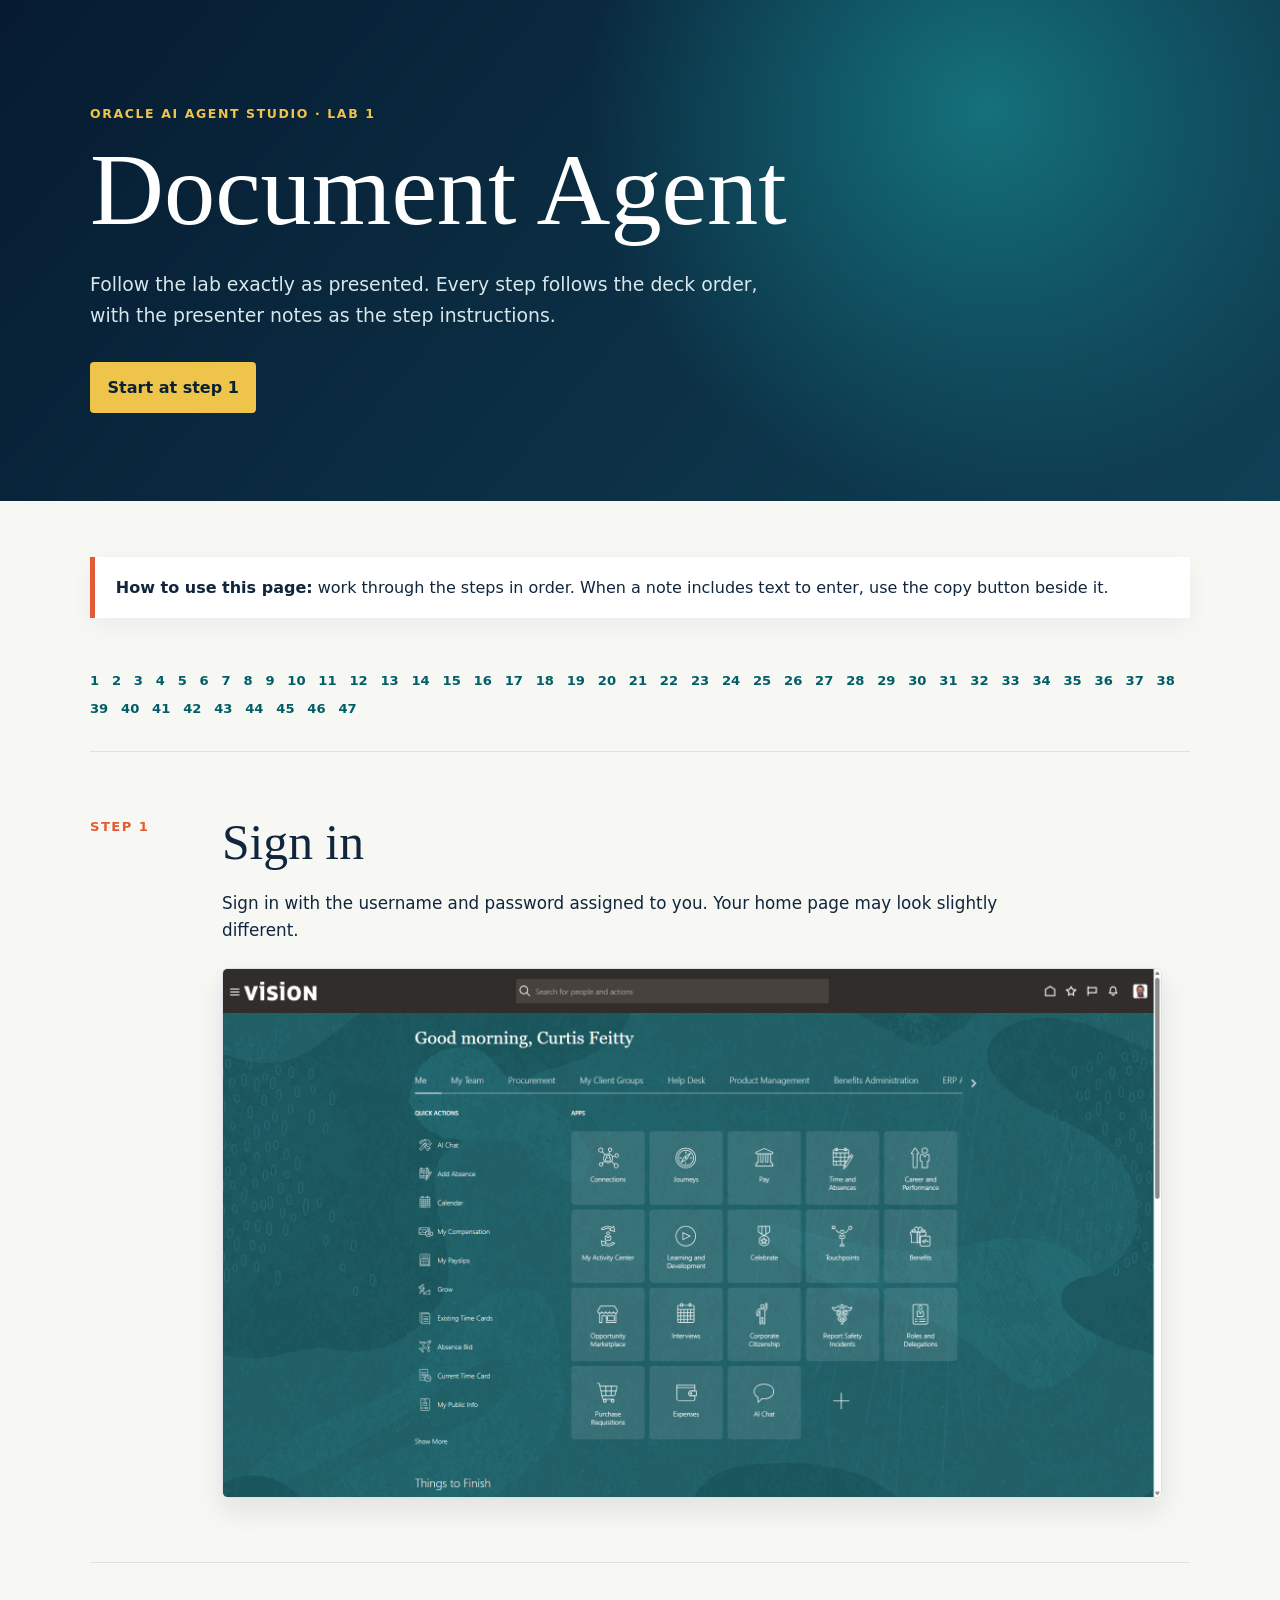
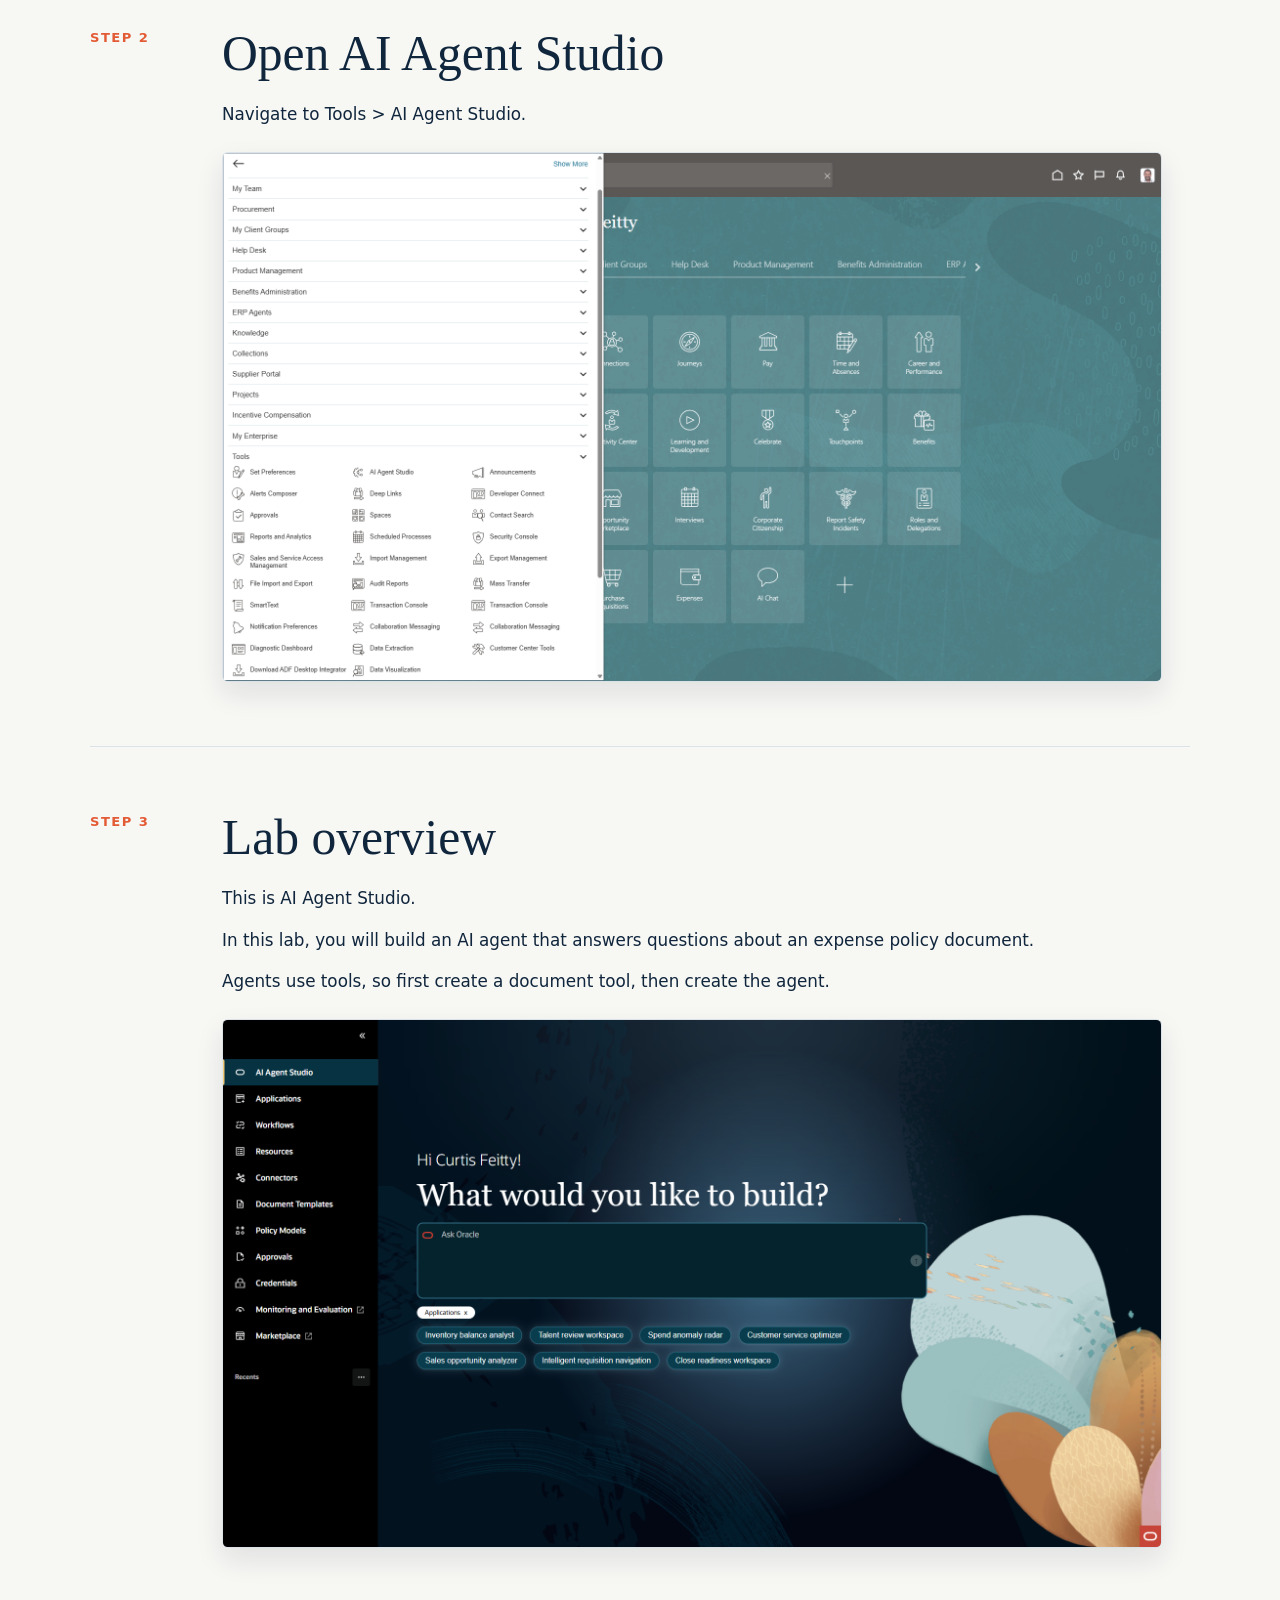
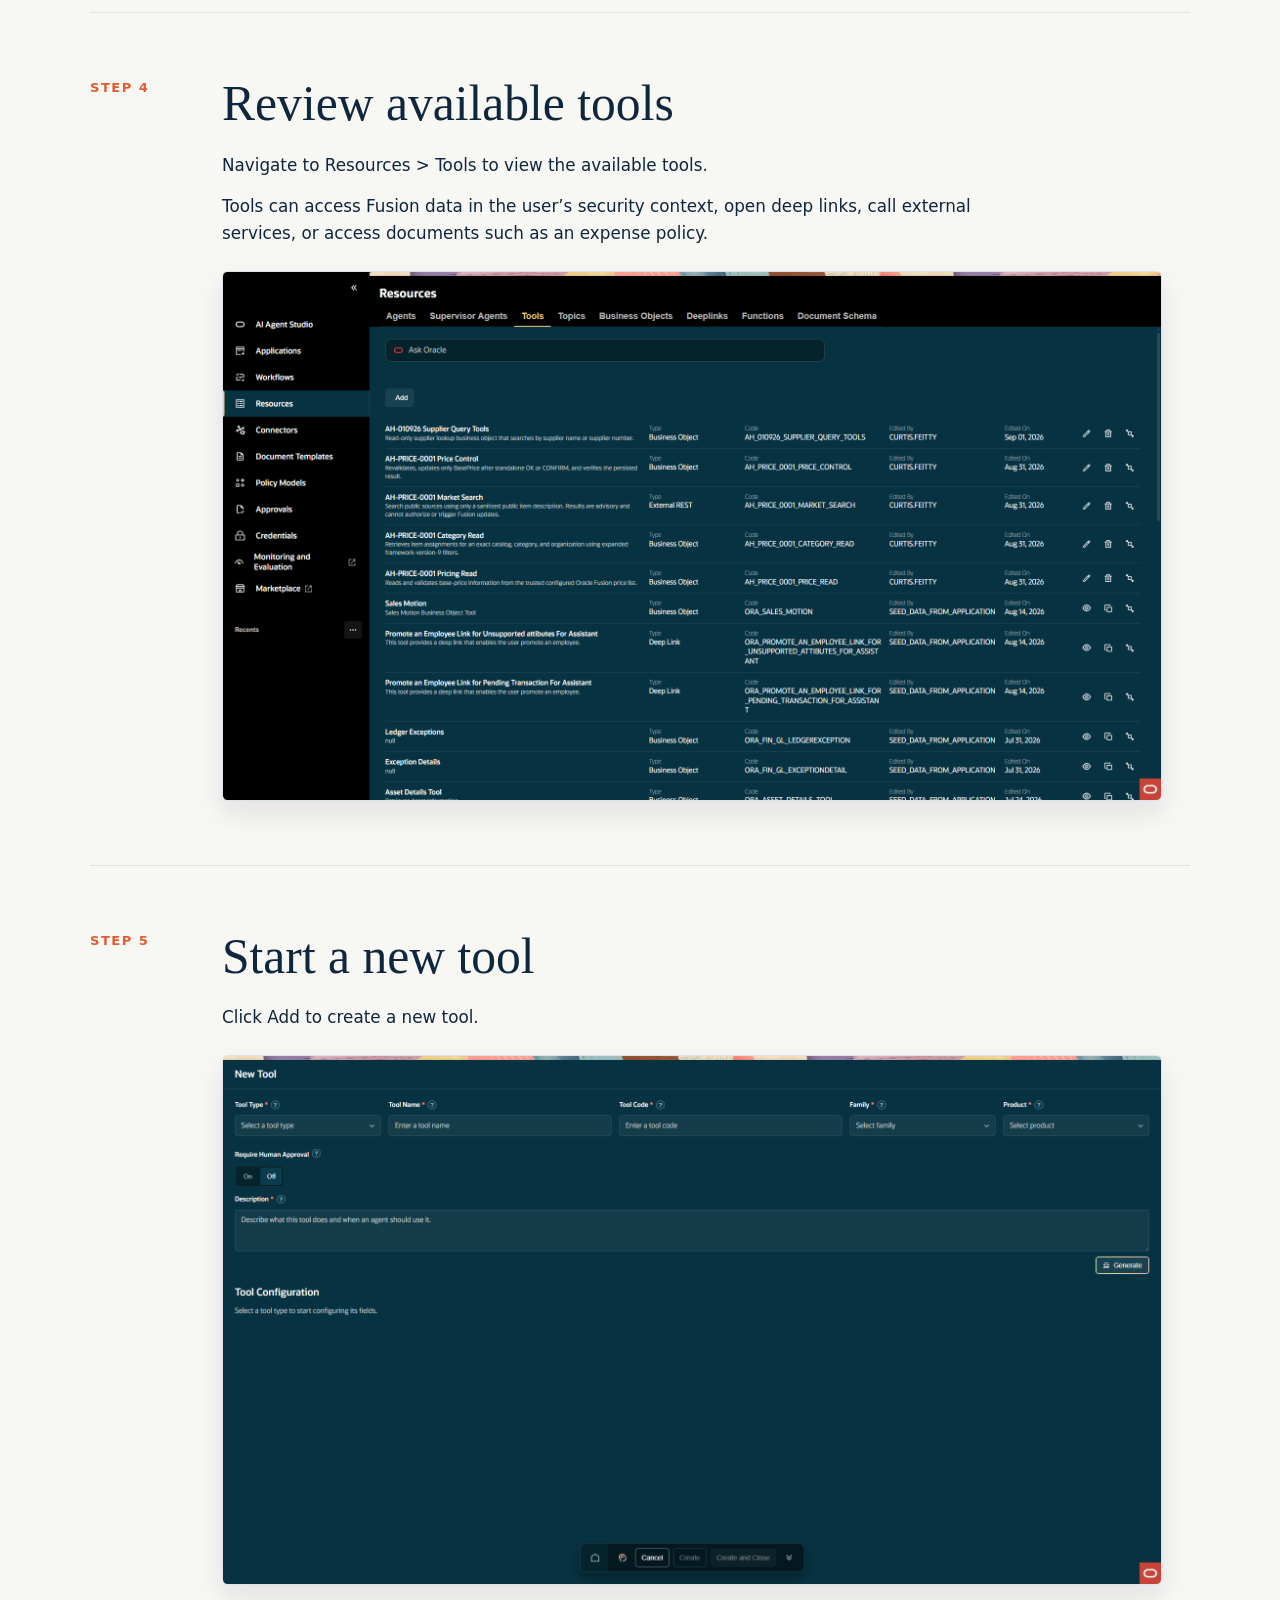
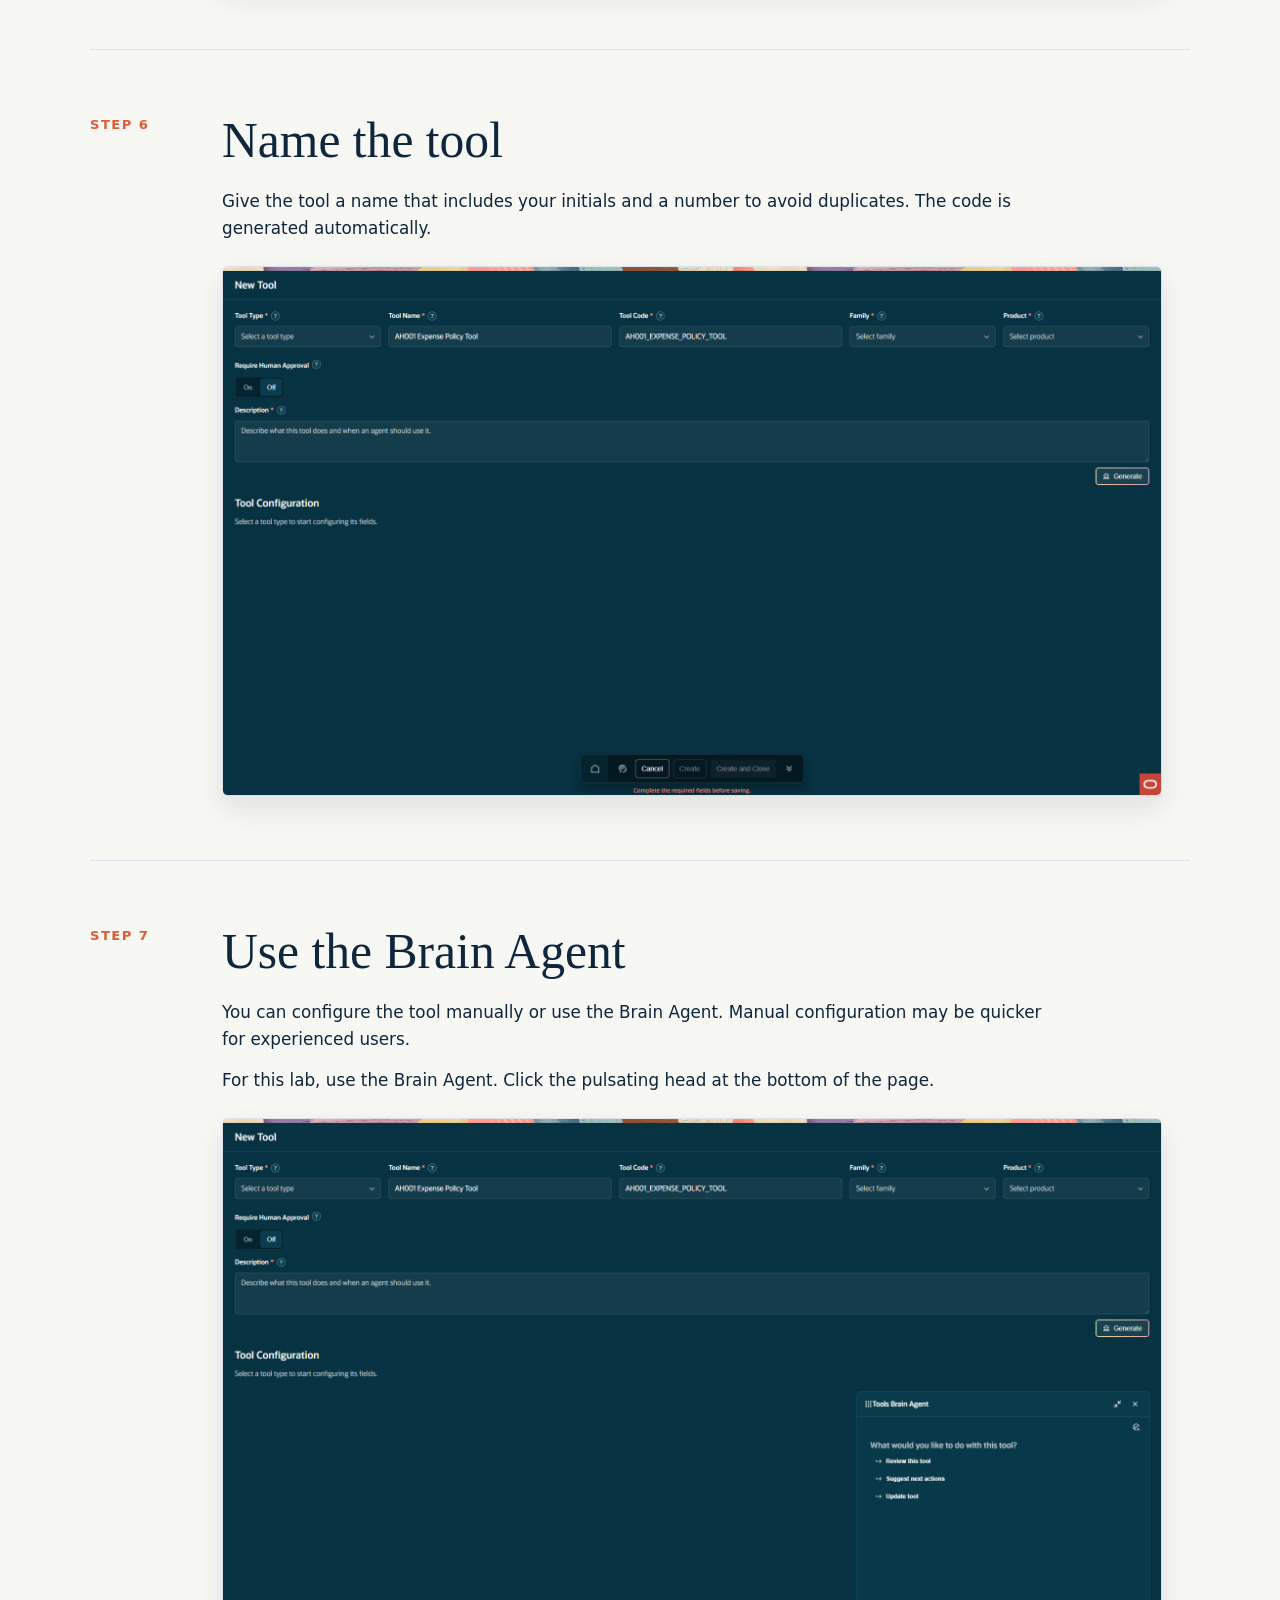
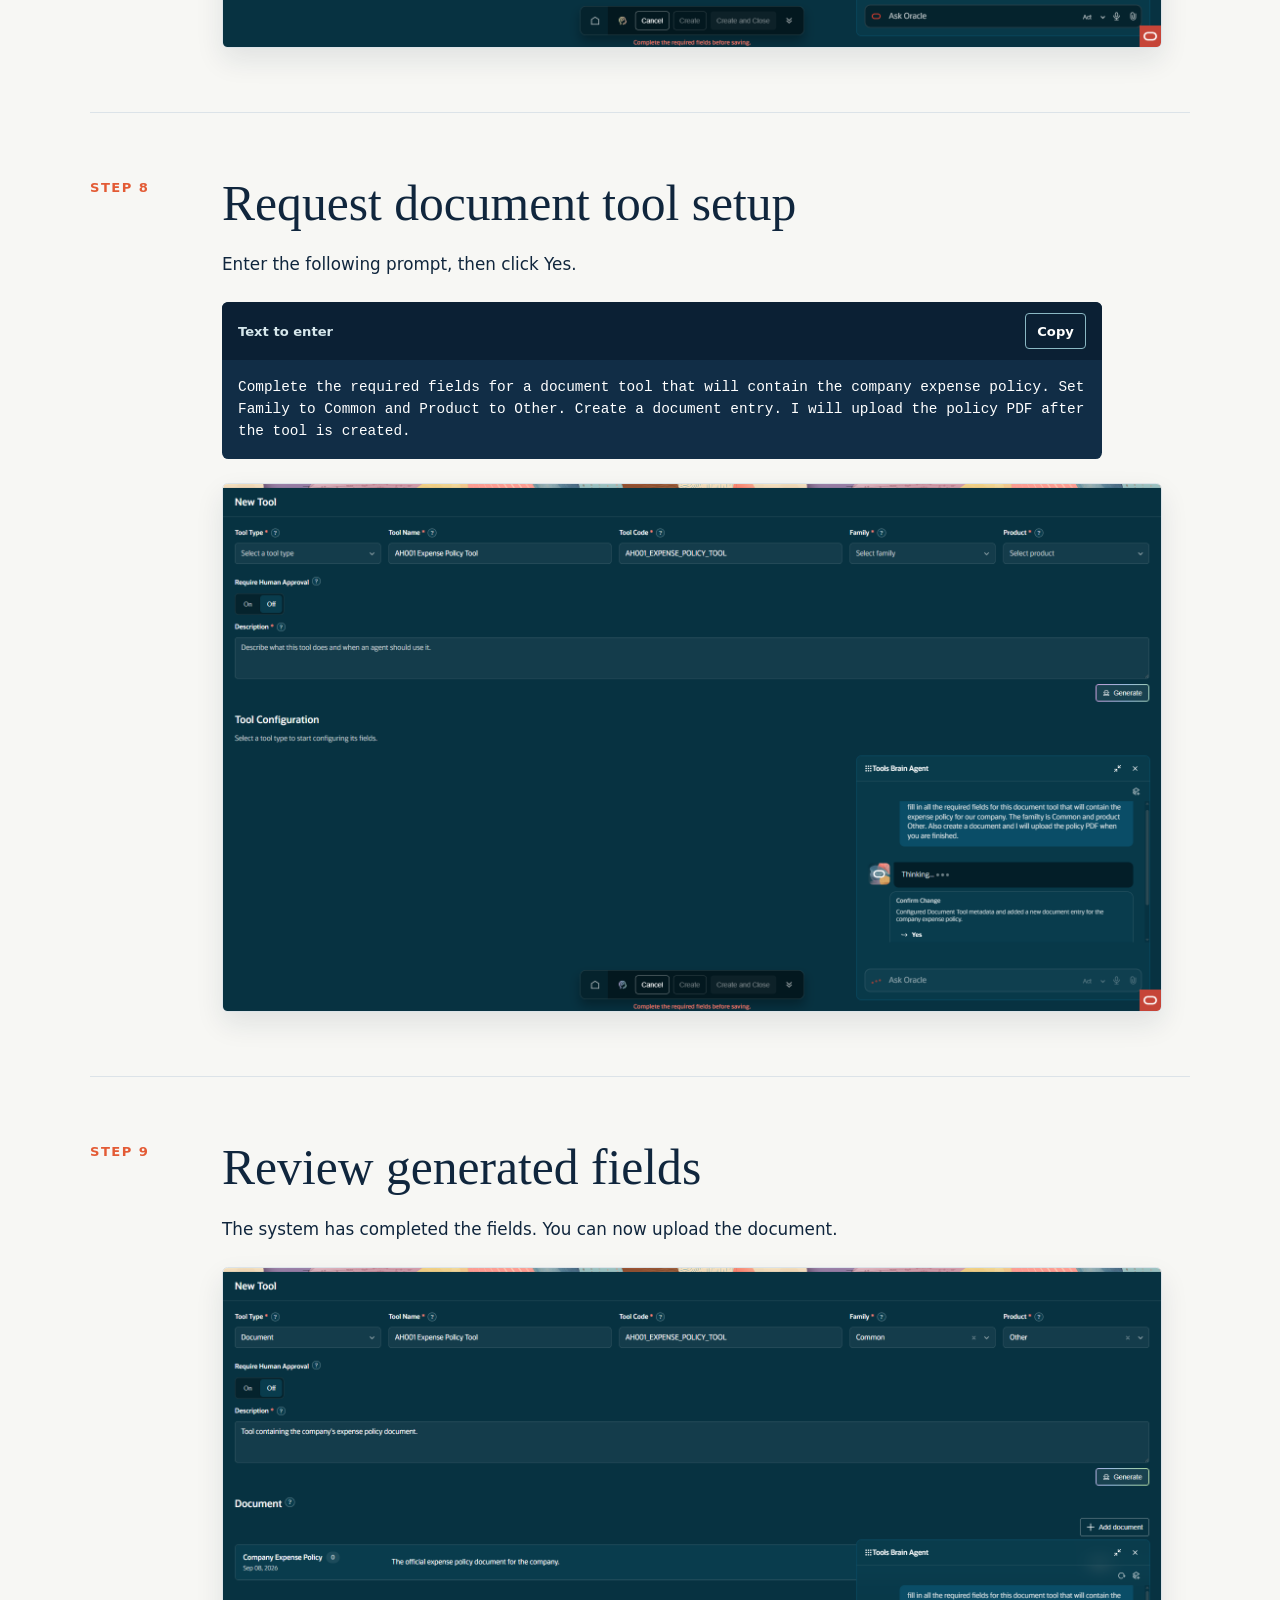
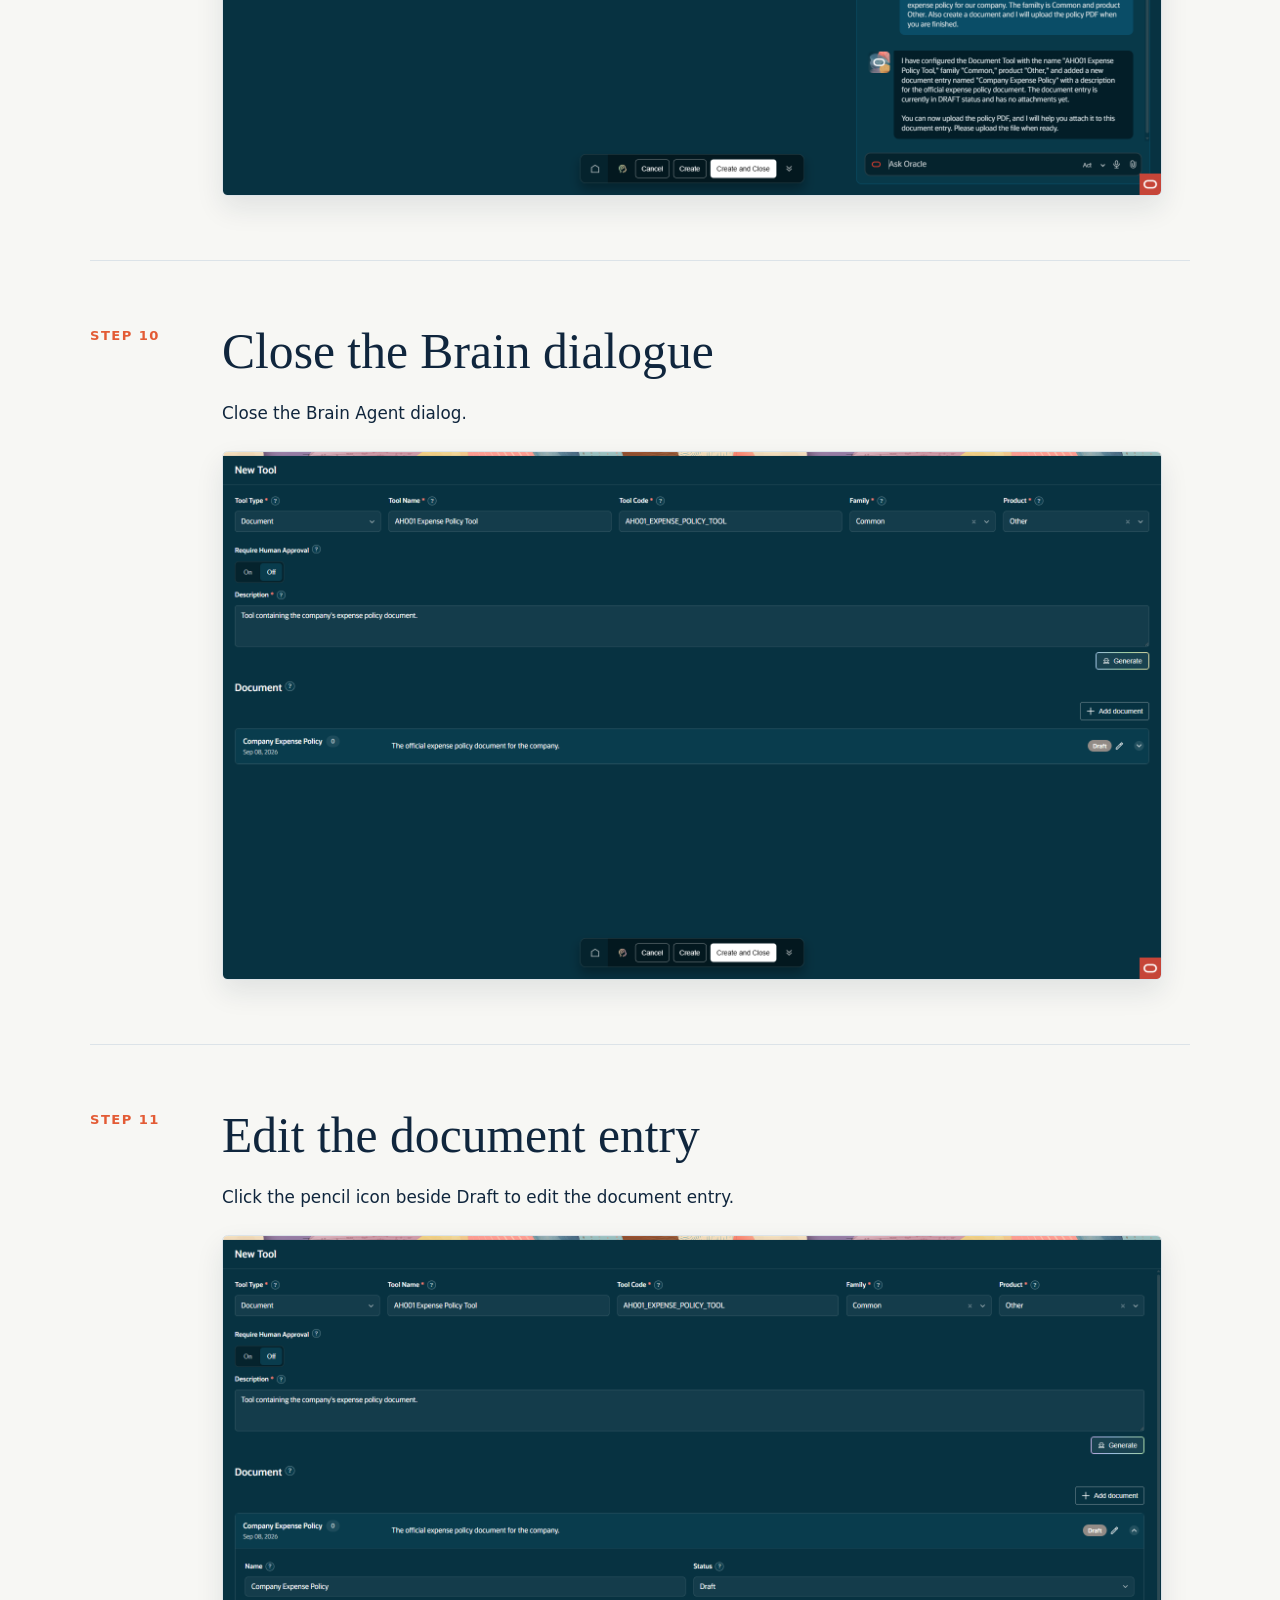
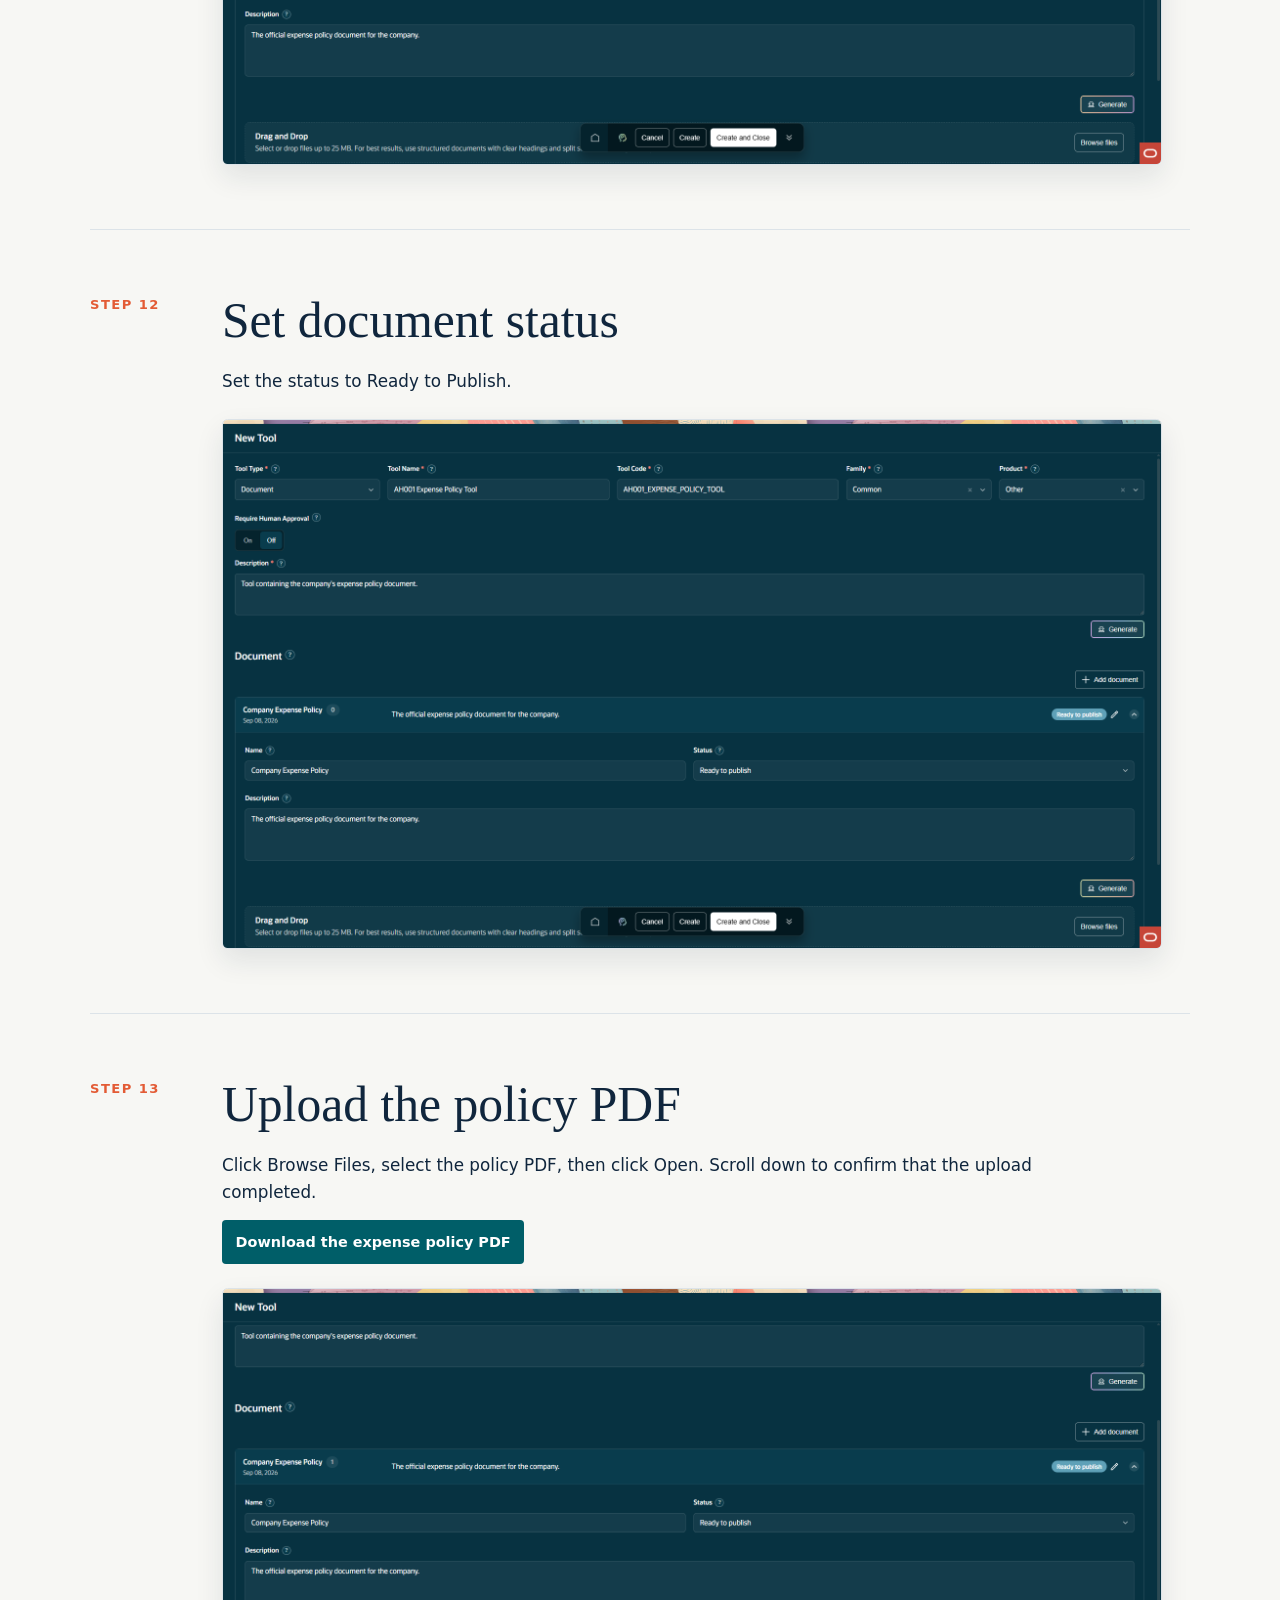
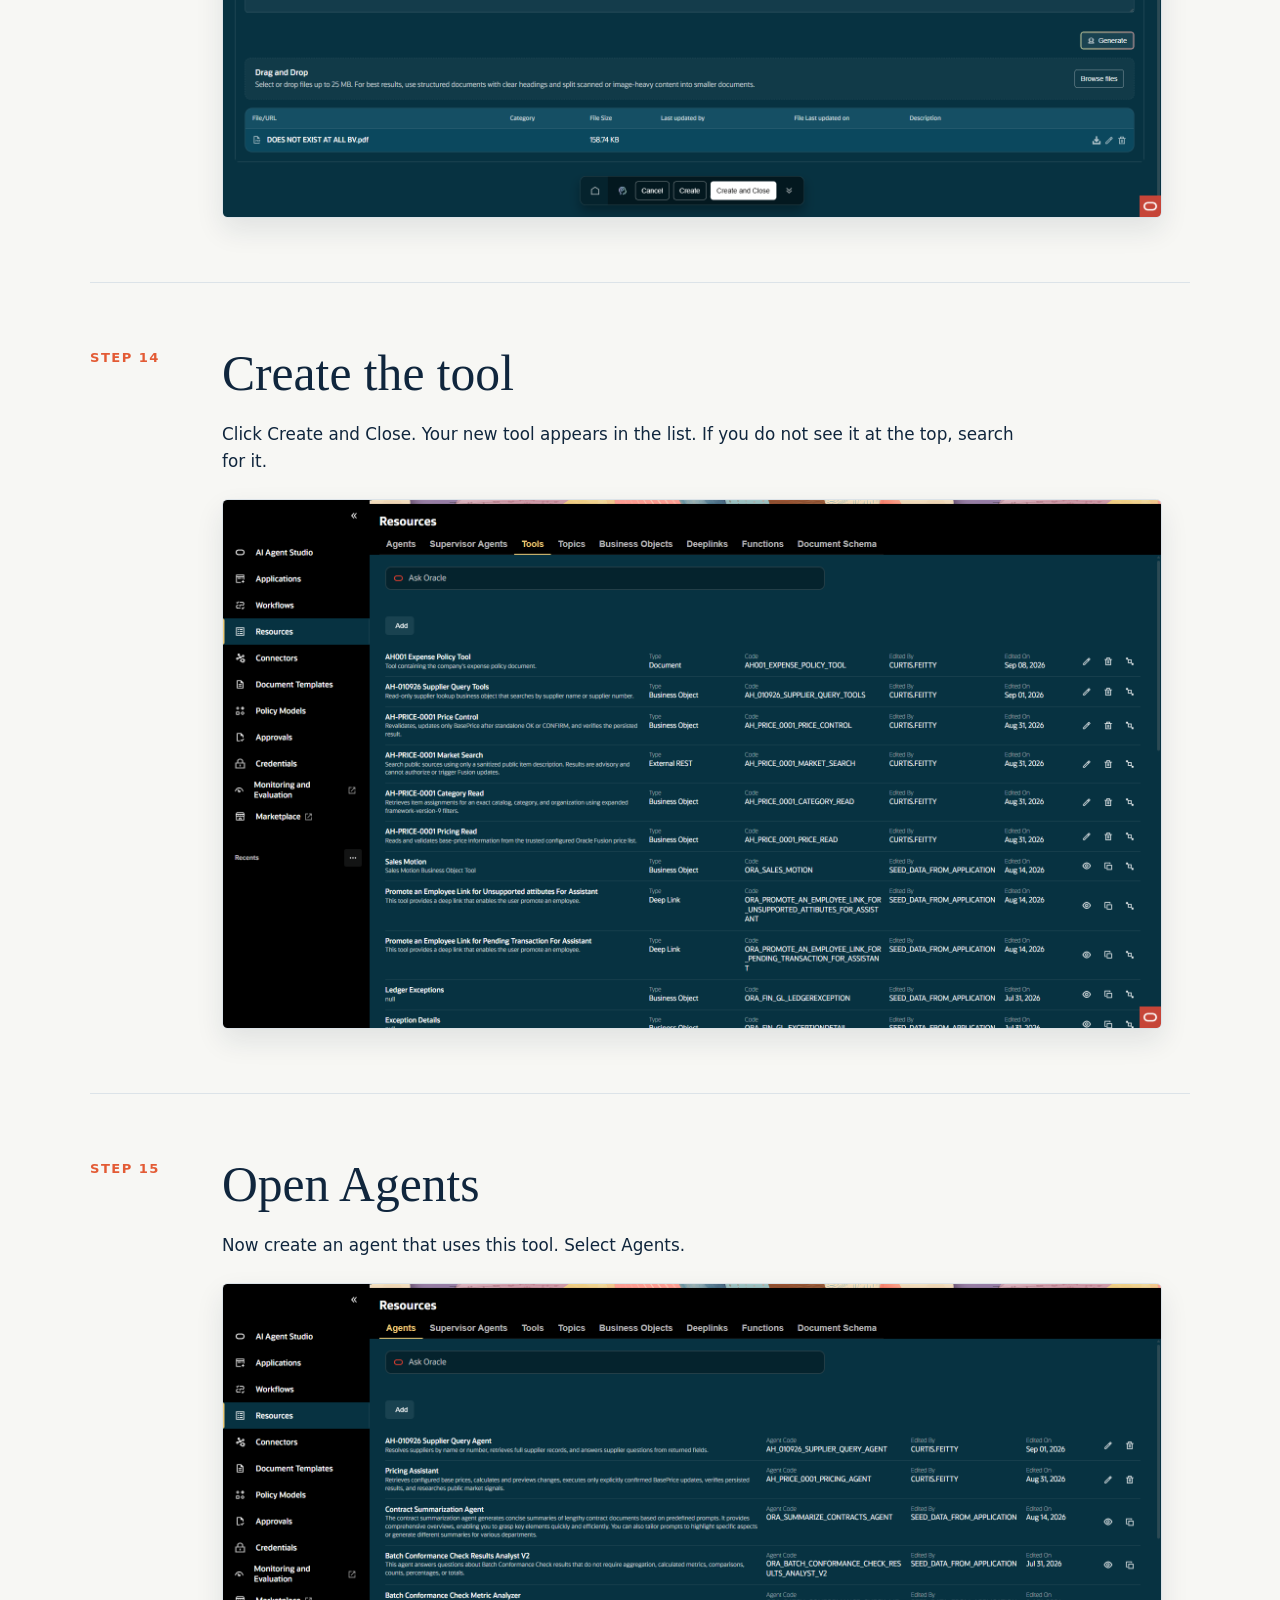
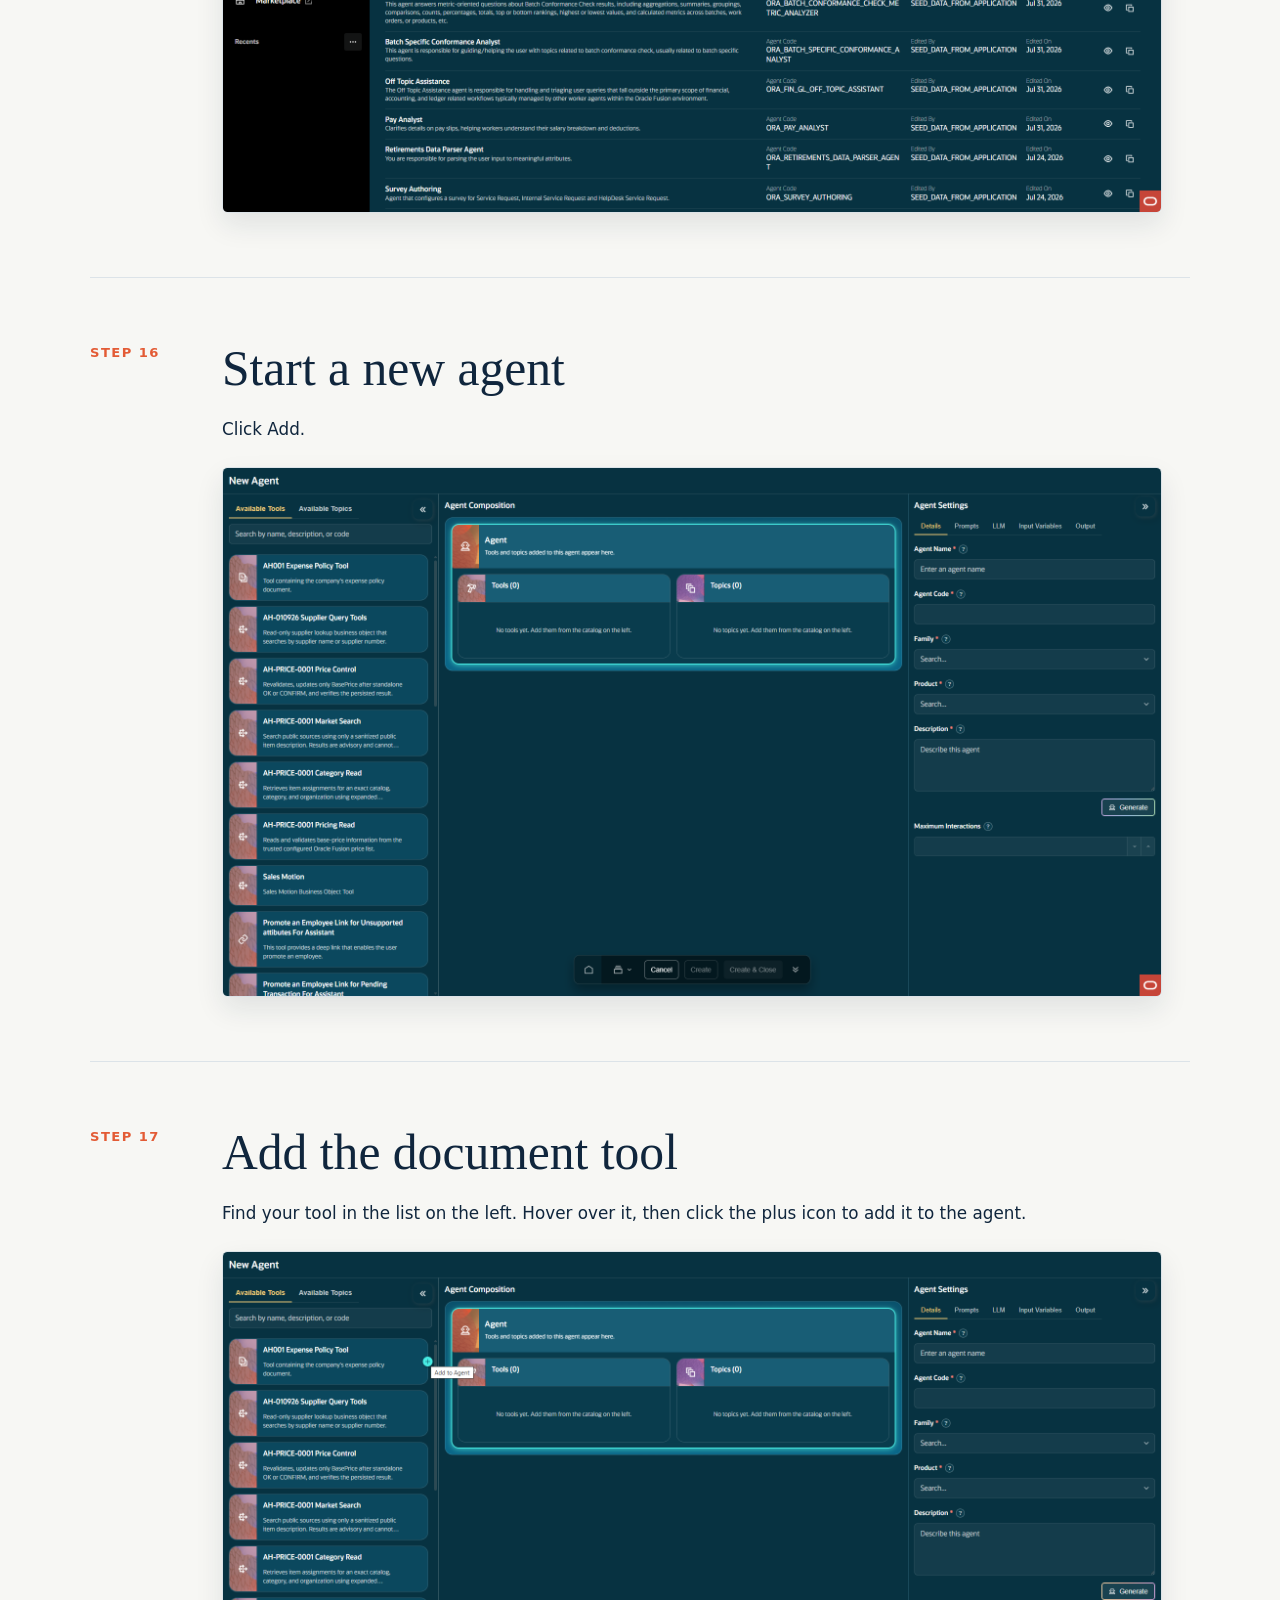
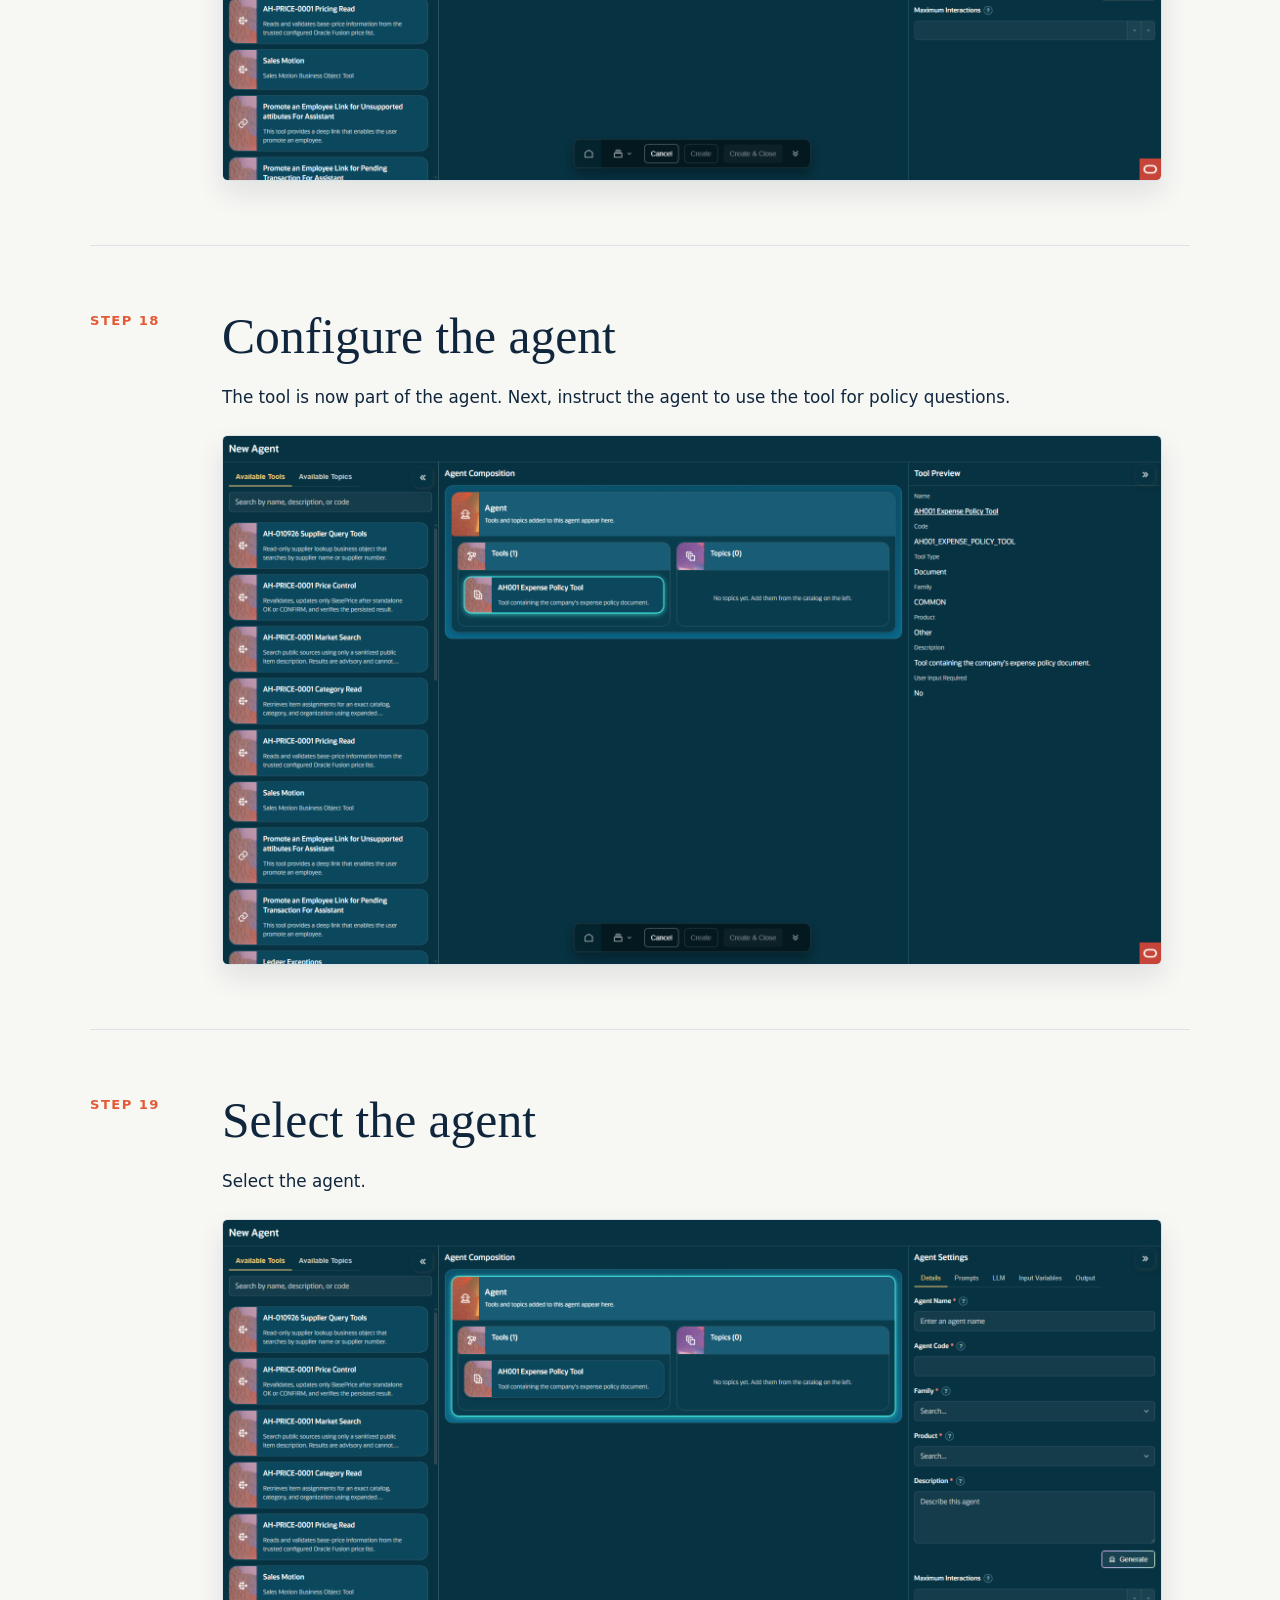
==== index.html @ ec0cfe5a "Update lab instructions and PDF Update lab instructions and PDF" ====
<!doctype html>
<html lang="en">
<head>
  <meta charset="utf-8">
  <meta name="viewport" content="width=device-width, initial-scale=1">
  <meta name="description" content="Lab 1: Document Agent. A step-by-step Oracle AI Agent Studio walkthrough.">
  <title>Lab 1 | Document Agent</title>
  <link rel="stylesheet" href="styles.css">
</head>
<body>
  <header class="hero">
    <div class="wrap">
      <p class="eyebrow">Oracle AI Agent Studio · Lab 1</p>
      <h1>Document Agent</h1>
      <p>Follow the lab exactly as presented. Every step follows the deck order, with the presenter notes as the step instructions.</p>
      <a class="start" href="#slide-1">Start at step 1</a>
    </div>
  </header>
  <main class="wrap">
    <section class="orientation" aria-label="How to use this lab">
      <p><strong>How to use this page:</strong> work through the steps in order. When a note includes text to enter, use the copy button beside it.</p>
    </section>
    <nav class="contents" aria-label="Step navigation" id="contents"></nav>
    <section id="steps" aria-label="Lab steps"></section>
  </main>
  <footer class="wrap">Lab 1 · Document Agent</footer>
  <script src="script.js"></script>
</body>
</html>
---- styles.css ----
:root { --ink: #10263d; --muted: #516475; --line: #dce3e8; --paper: #f7f7f4; --teal: #005e68; --orange: #e35b35; --gold: #efc44a; }
* { box-sizing: border-box; }
html { scroll-behavior: smooth; }
body { margin: 0; color: var(--ink); background: var(--paper); font-family: Inter, ui-sans-serif, system-ui, -apple-system, BlinkMacSystemFont, "Segoe UI", sans-serif; line-height: 1.6; }
.wrap { width: min(1100px, calc(100% - 2.5rem)); margin: 0 auto; }
.hero { padding: 6.5rem 0 5.5rem; color: #fff; background: radial-gradient(circle at 77% 22%, #14717b 0, transparent 25rem), linear-gradient(130deg, #061b31, #104055); }
.eyebrow { margin: 0 0 .65rem; color: var(--gold); font-size: .78rem; font-weight: 800; letter-spacing: .13em; text-transform: uppercase; }
h1, h2 { font-family: Georgia, "Times New Roman", serif; font-weight: 500; line-height: 1.1; }
h1 { max-width: 760px; margin: 0; font-size: clamp(3.25rem, 8vw, 6.5rem); }
.hero p:not(.eyebrow) { max-width: 680px; margin: 1.4rem 0 2rem; color: #d7e7eb; font-size: 1.18rem; }
.start { display: inline-block; padding: .8rem 1.1rem; color: #082136; background: var(--gold); border-radius: .25rem; font-weight: 800; text-decoration: none; }
.orientation { margin: 3.5rem 0 2rem; padding: 1.1rem 1.3rem; background: #fff; border-left: 5px solid var(--orange); box-shadow: 0 7px 24px #10263d0d; }
.orientation p { margin: 0; }
.contents { display: flex; flex-wrap: wrap; gap: .45rem .8rem; padding: 1.25rem 0 2rem; border-bottom: 1px solid var(--line); }
.contents a { color: var(--teal); font-size: .82rem; font-weight: 750; text-decoration: none; }
.lab-step { display: grid; grid-template-columns: 100px minmax(0, 1fr); gap: 2rem; padding: 4rem 0; border-bottom: 1px solid var(--line); scroll-margin-top: 1rem; }
.number { color: var(--orange); font-size: .82rem; font-weight: 850; letter-spacing: .11em; text-transform: uppercase; }
.step-content h2 { margin: 0 0 1.25rem; font-size: clamp(2rem, 4vw, 3.1rem); }
.notes { max-width: 820px; margin: 0 0 1.5rem; font-size: 1.05rem; }
.notes p { margin: 0 0 .9rem; }
.document-link a { display: inline-block; padding: .65rem .85rem; color: #fff; background: var(--teal); border-radius: .25rem; font-size: .9rem; font-weight: 750; text-decoration: none; }
.document-link a:hover, .document-link a:focus { background: #004d55; }
.slide-shot { display: block; width: 100%; max-width: 940px; border: 1px solid var(--line); border-radius: .35rem; box-shadow: 0 12px 28px #10263d19; }
.empty-slide { display: grid; place-items: center; min-height: 240px; max-width: 940px; padding: 2rem; color: var(--muted); background: #fff; border: 1px dashed #b7c3cd; border-radius: .35rem; text-align: center; }
.composite { position: relative; width: 100%; max-width: 940px; overflow: hidden; aspect-ratio: 16 / 9; border: 1px solid var(--line); border-radius: .35rem; box-shadow: 0 12px 28px #10263d19; }
.composite > img:first-child { width: 100%; height: 100%; object-fit: cover; }
.composite .overlay { position: absolute; left: 2.2%; top: 35.8%; width: 34.7%; height: 33.6%; object-fit: contain; }
.copy-block { max-width: 880px; margin: 1.2rem 0 1.5rem; overflow: hidden; background: #112d46; border-radius: .4rem; }
.copy-head { display: flex; justify-content: space-between; align-items: center; gap: 1rem; padding: .7rem 1rem; color: #d6e7ec; background: #0b2034; font-size: .82rem; font-weight: 750; }
pre { margin: 0; padding: 1rem; overflow-x: auto; white-space: pre-wrap; color: #fff; font: .9rem/1.55 ui-monospace, SFMono-Regular, Consolas, monospace; }
button { padding: .38rem .7rem; color: #fff; background: transparent; border: 1px solid #8ab8c4; border-radius: .25rem; cursor: pointer; font: inherit; }
button:hover, button:focus { background: #1b5362; }
footer { padding: 2rem 0 3rem; color: var(--muted); font-size: .85rem; }
@media (max-width: 680px) { .hero { padding: 5rem 0 4rem; } .lab-step { grid-template-columns: 1fr; gap: .75rem; padding: 3rem 0; } }
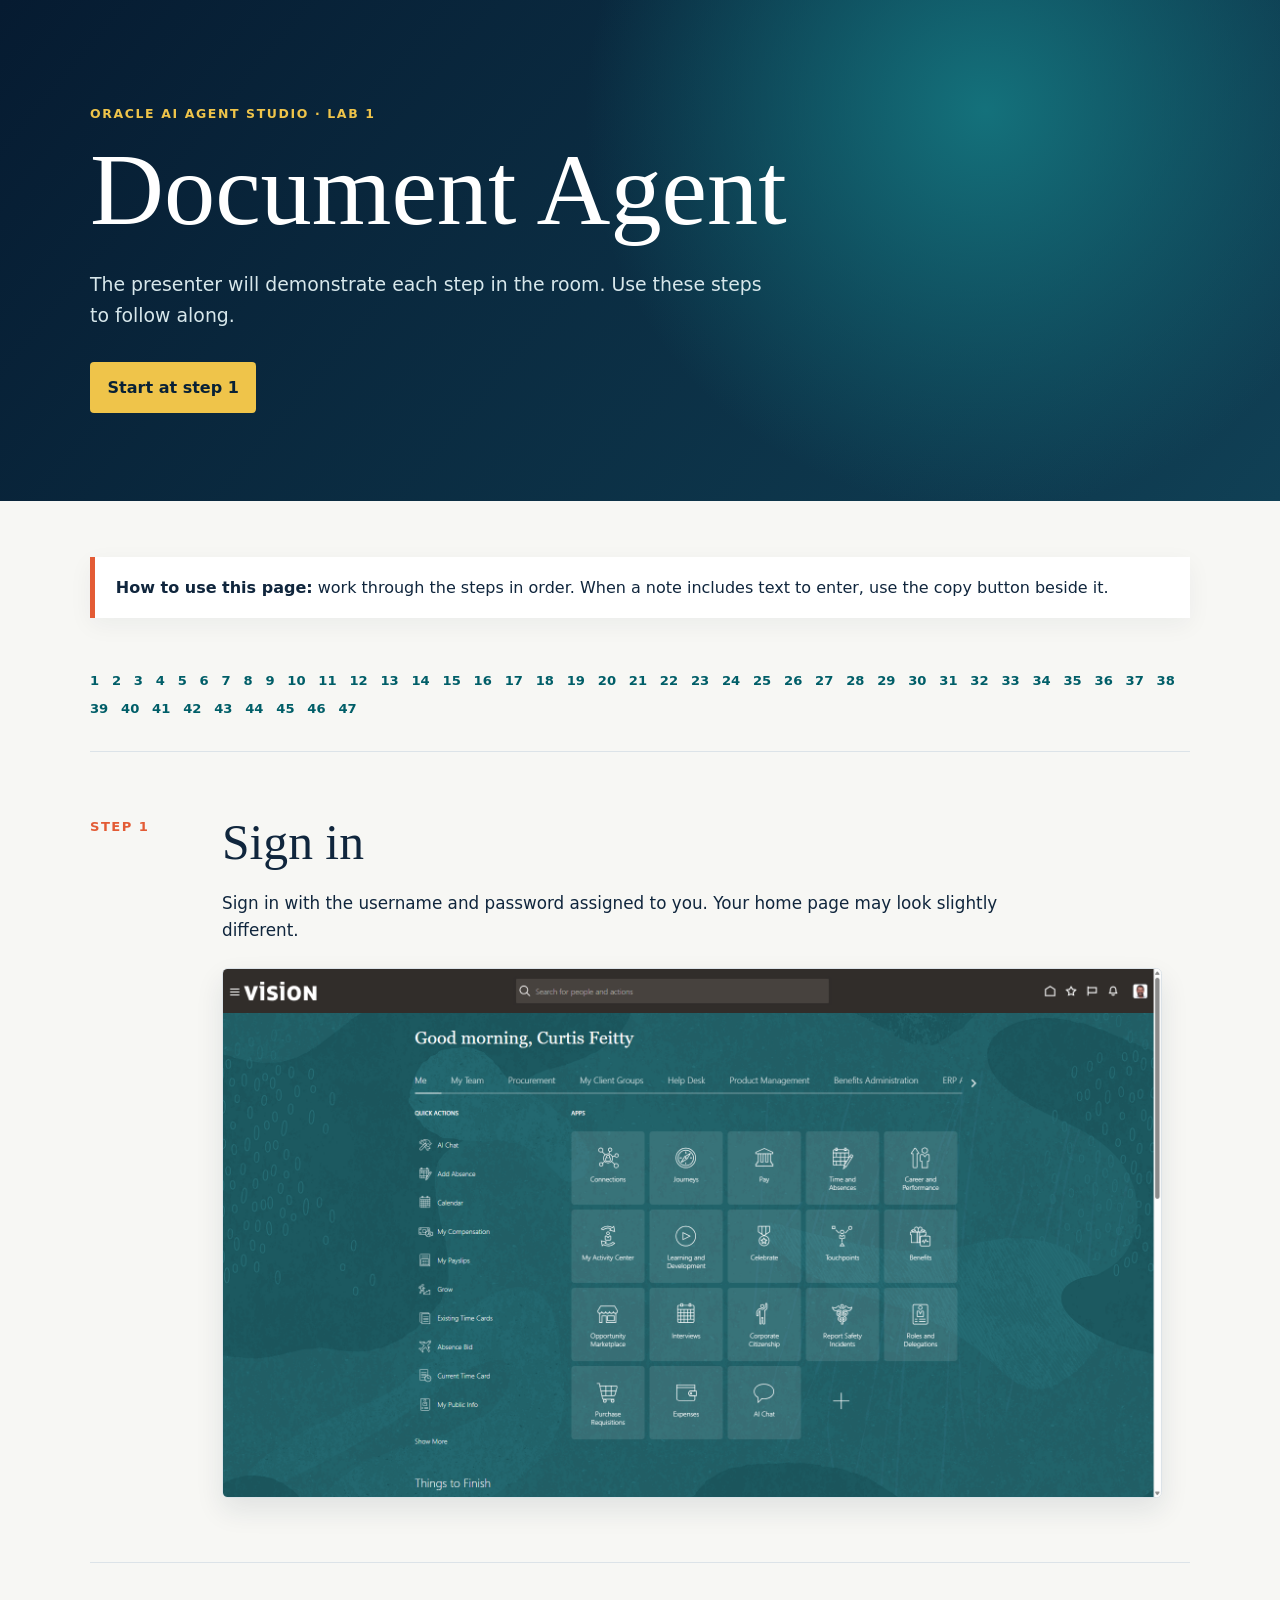
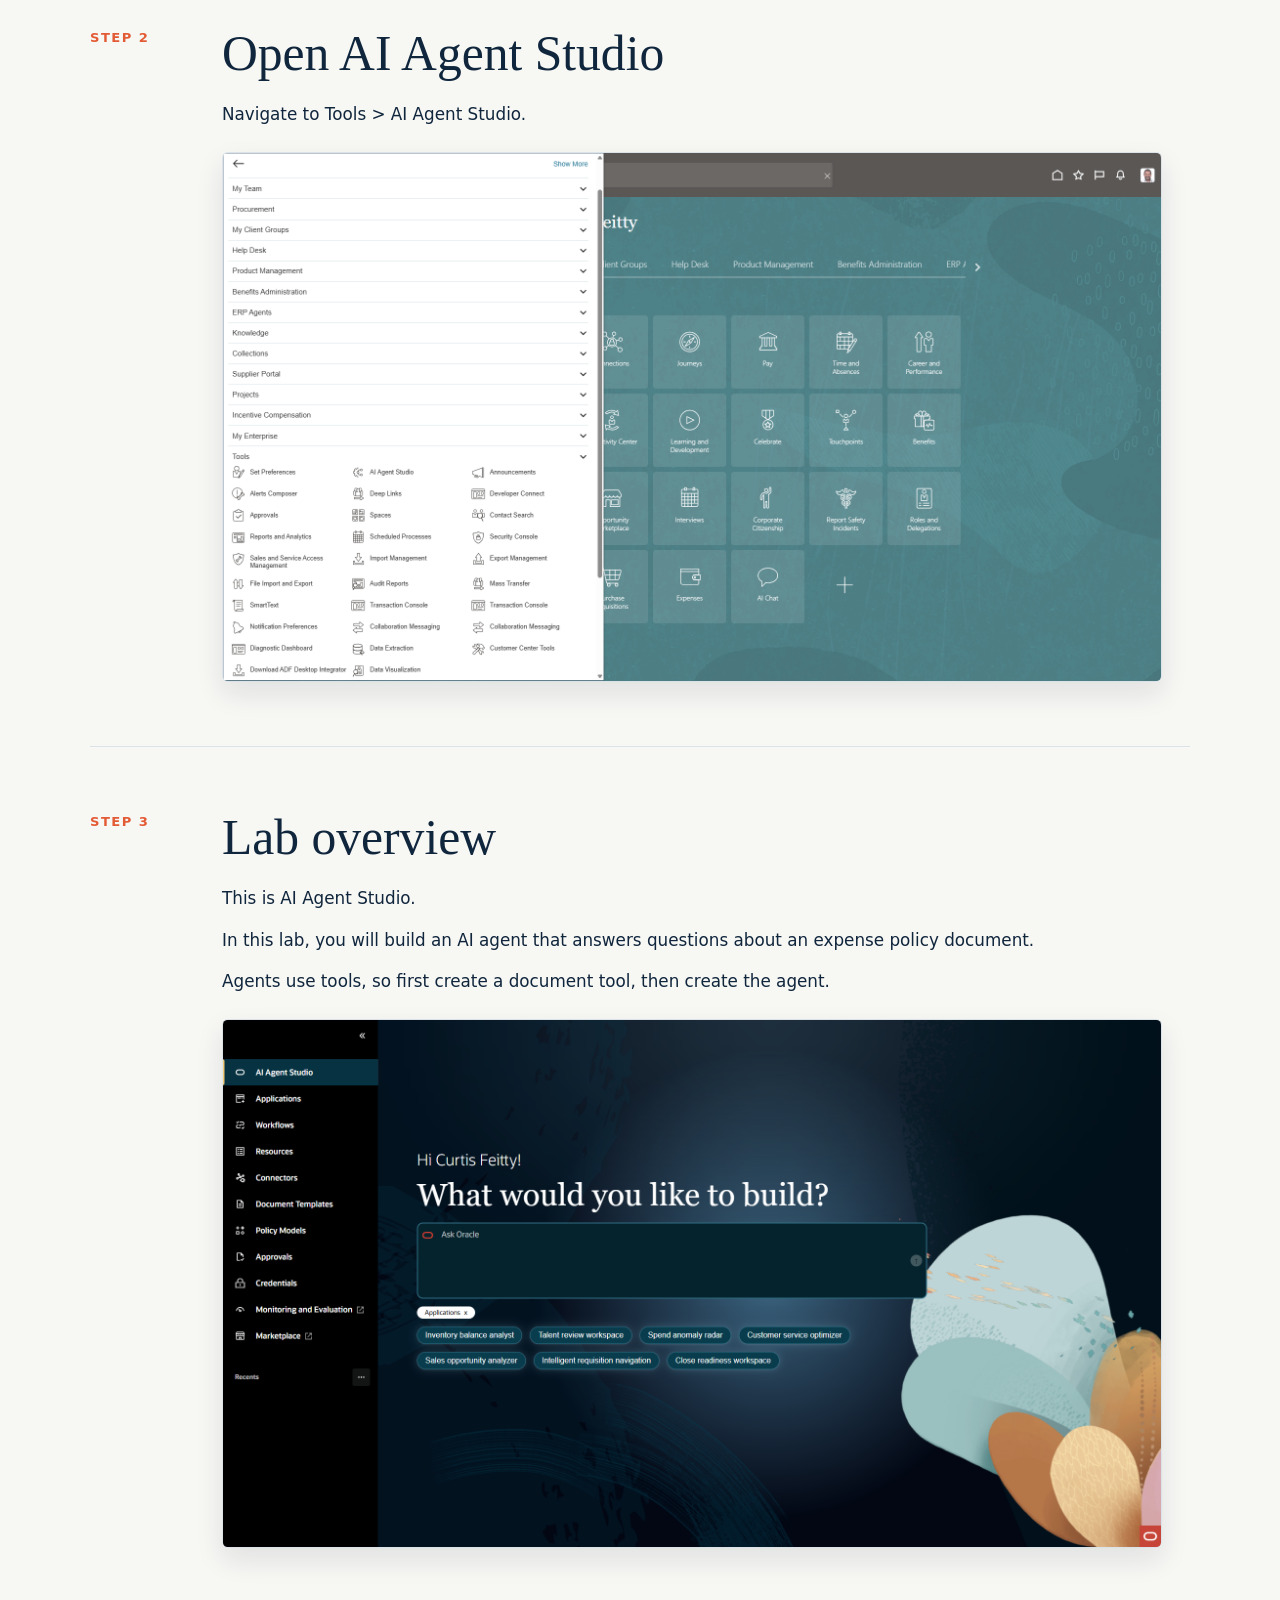
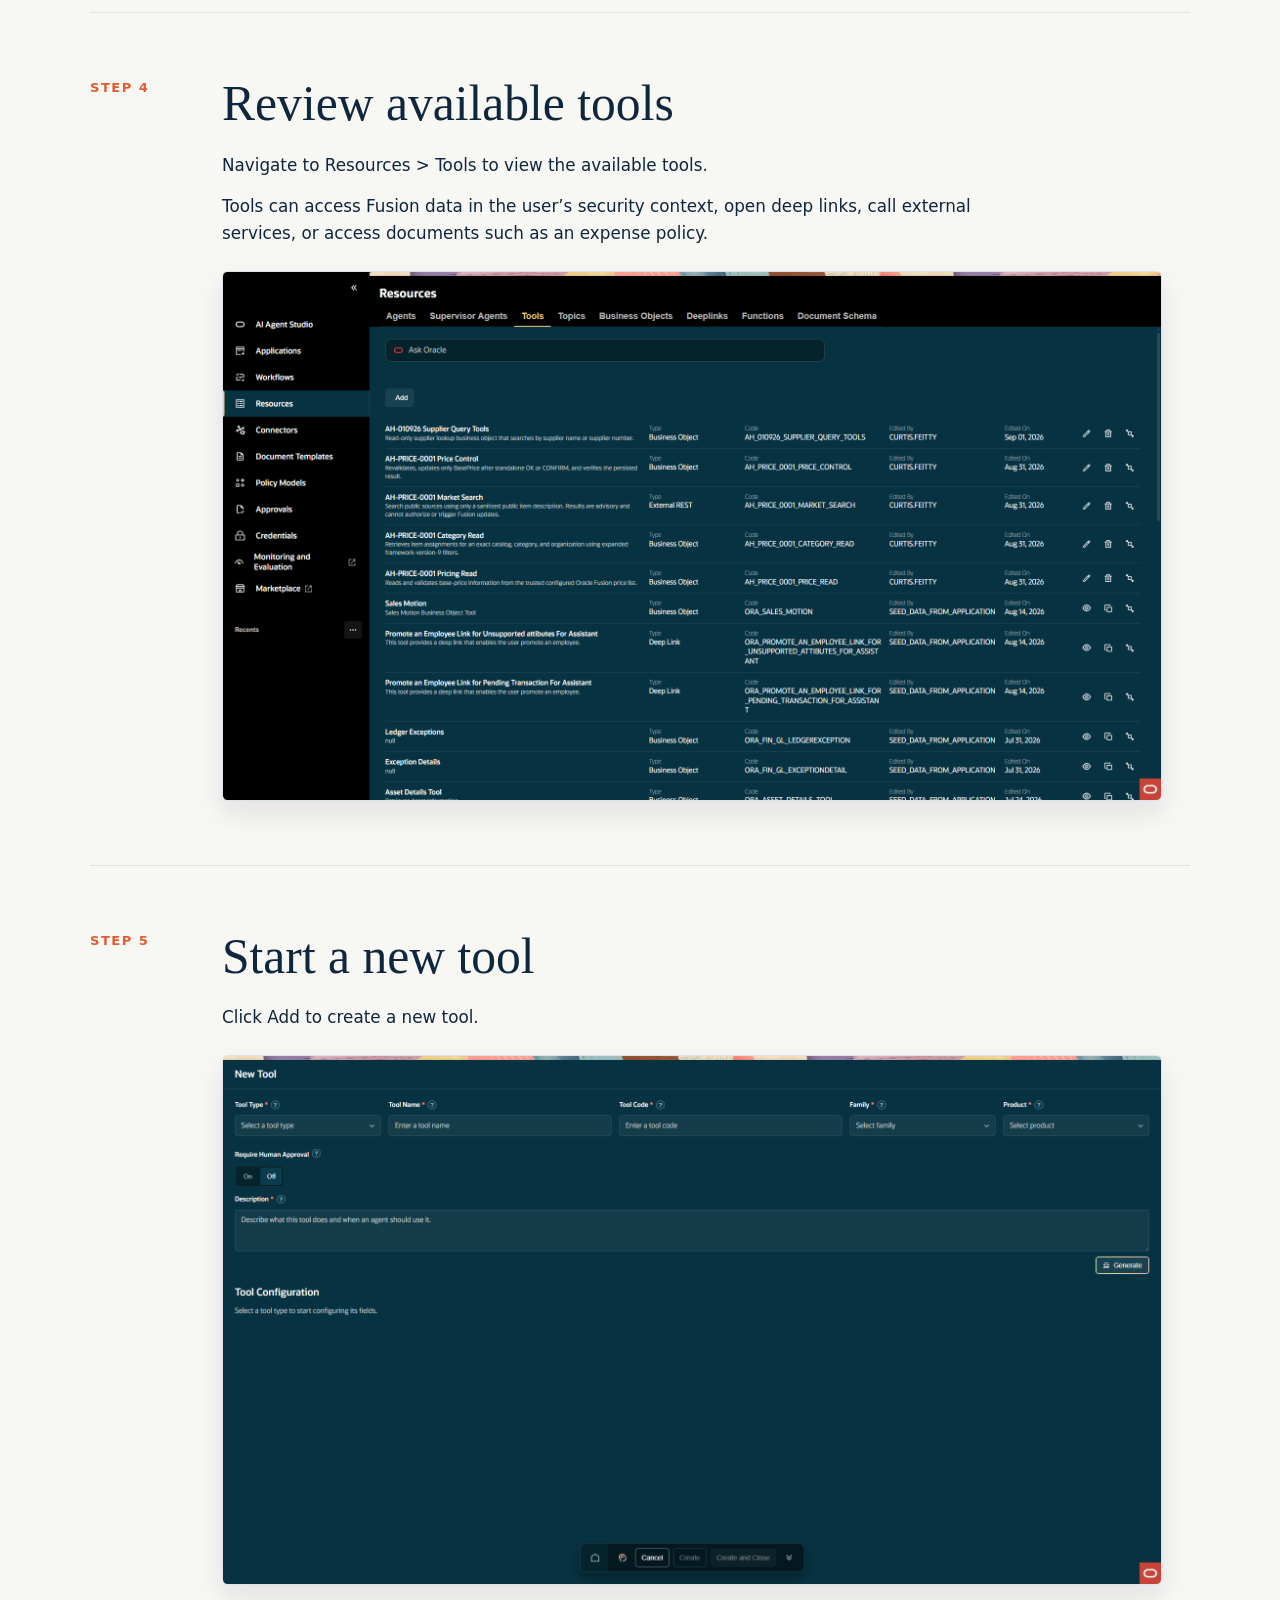
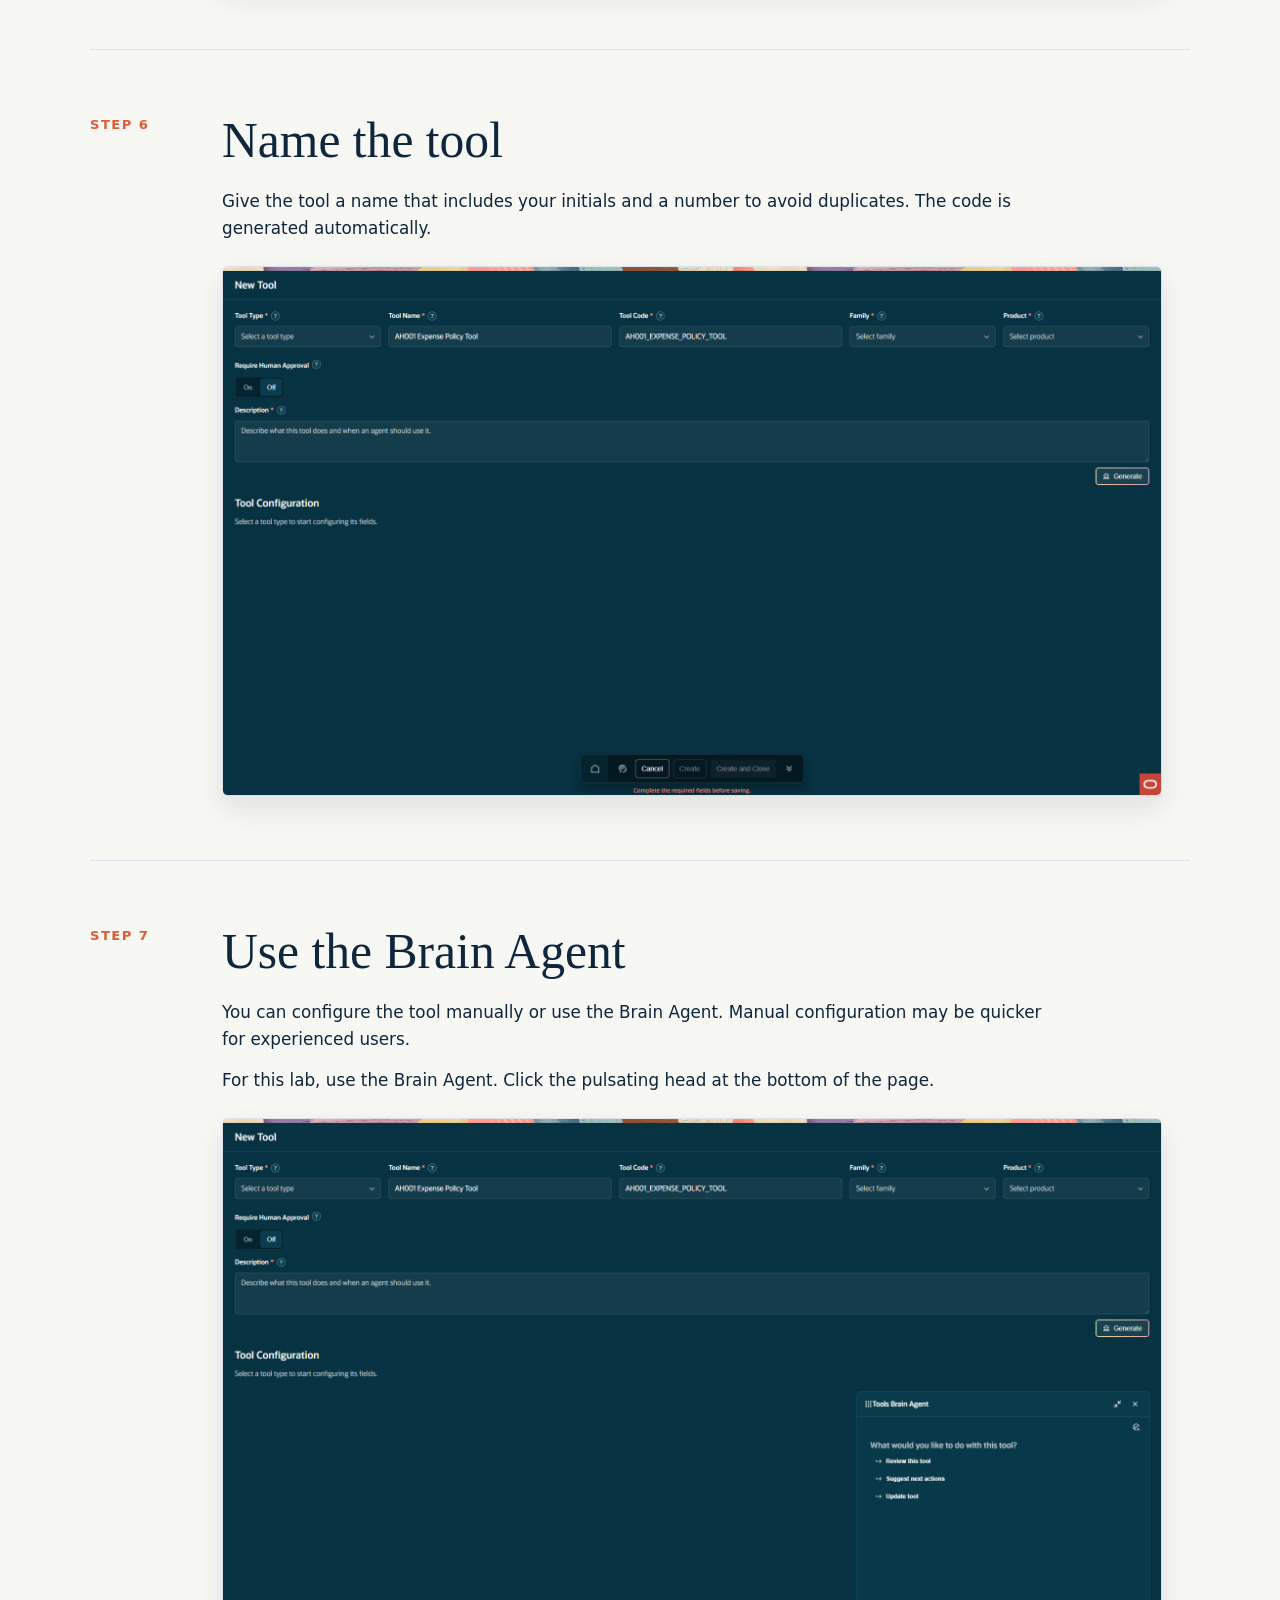
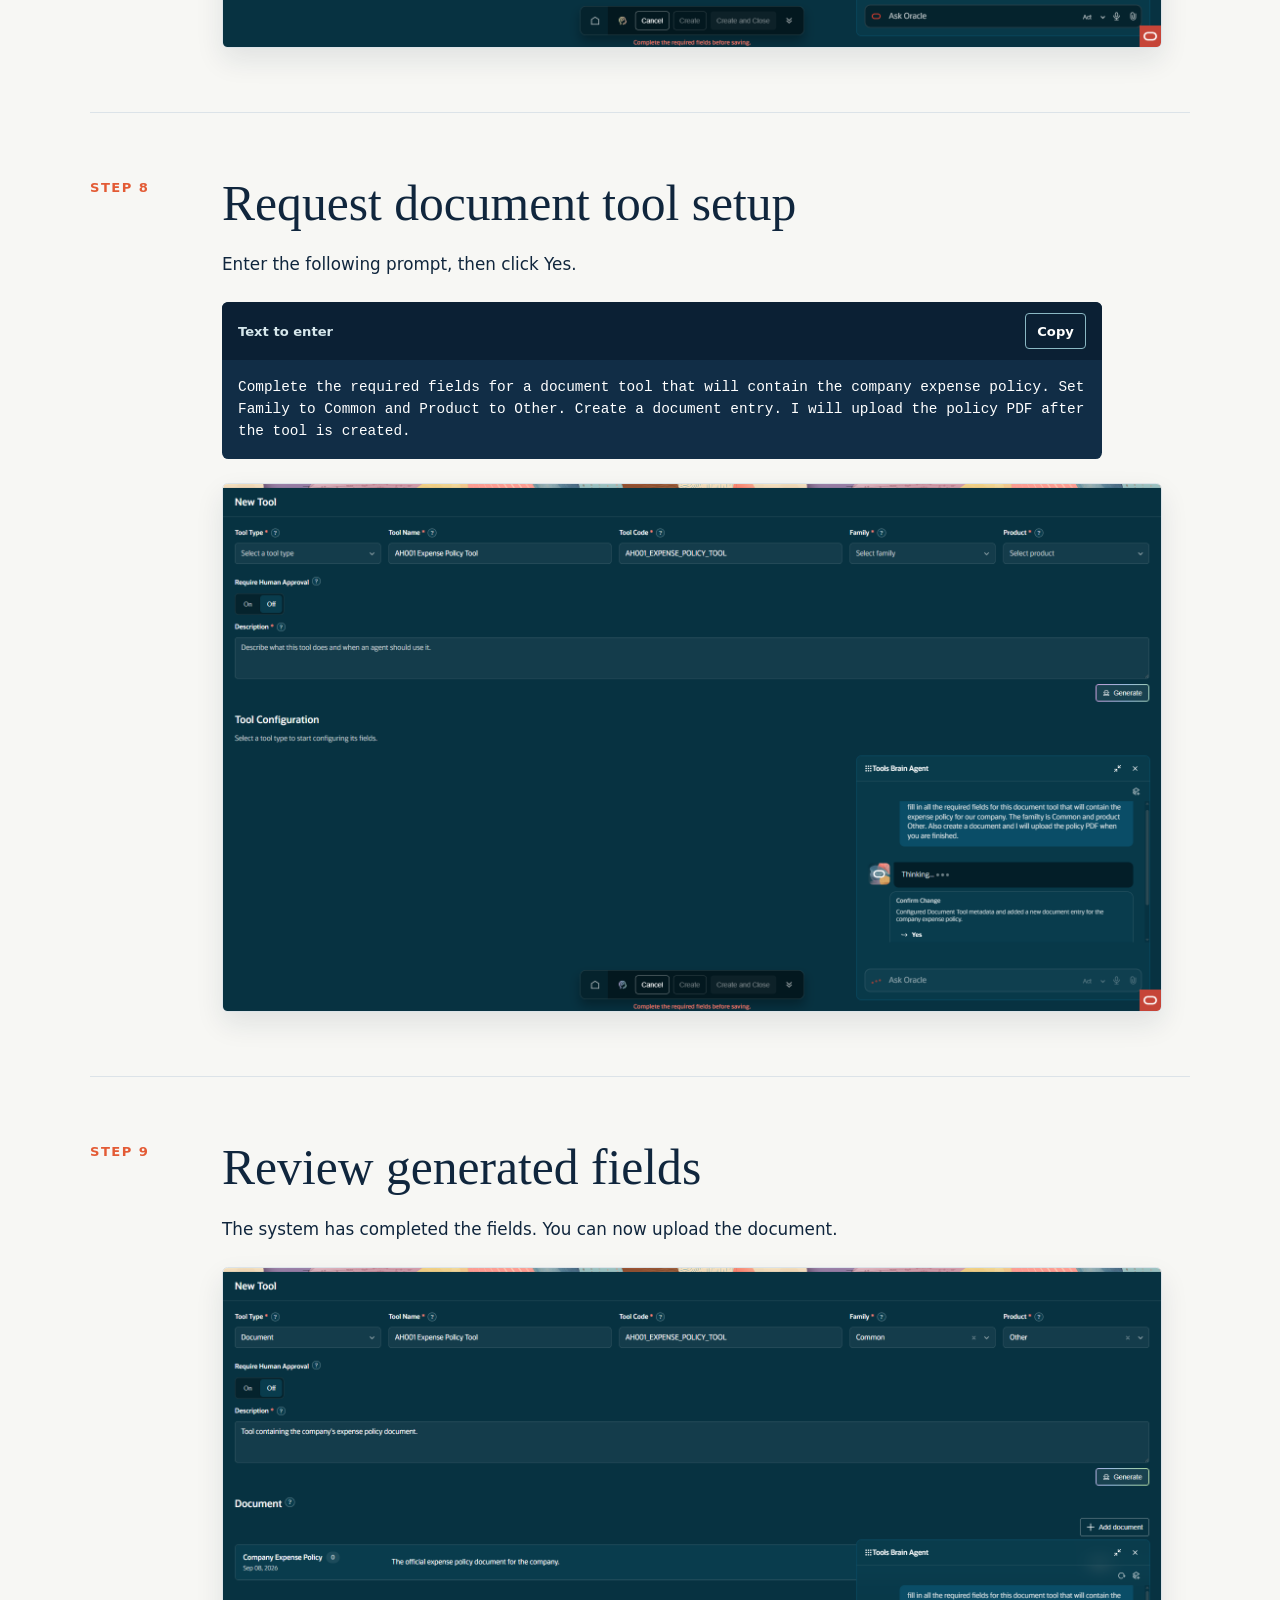
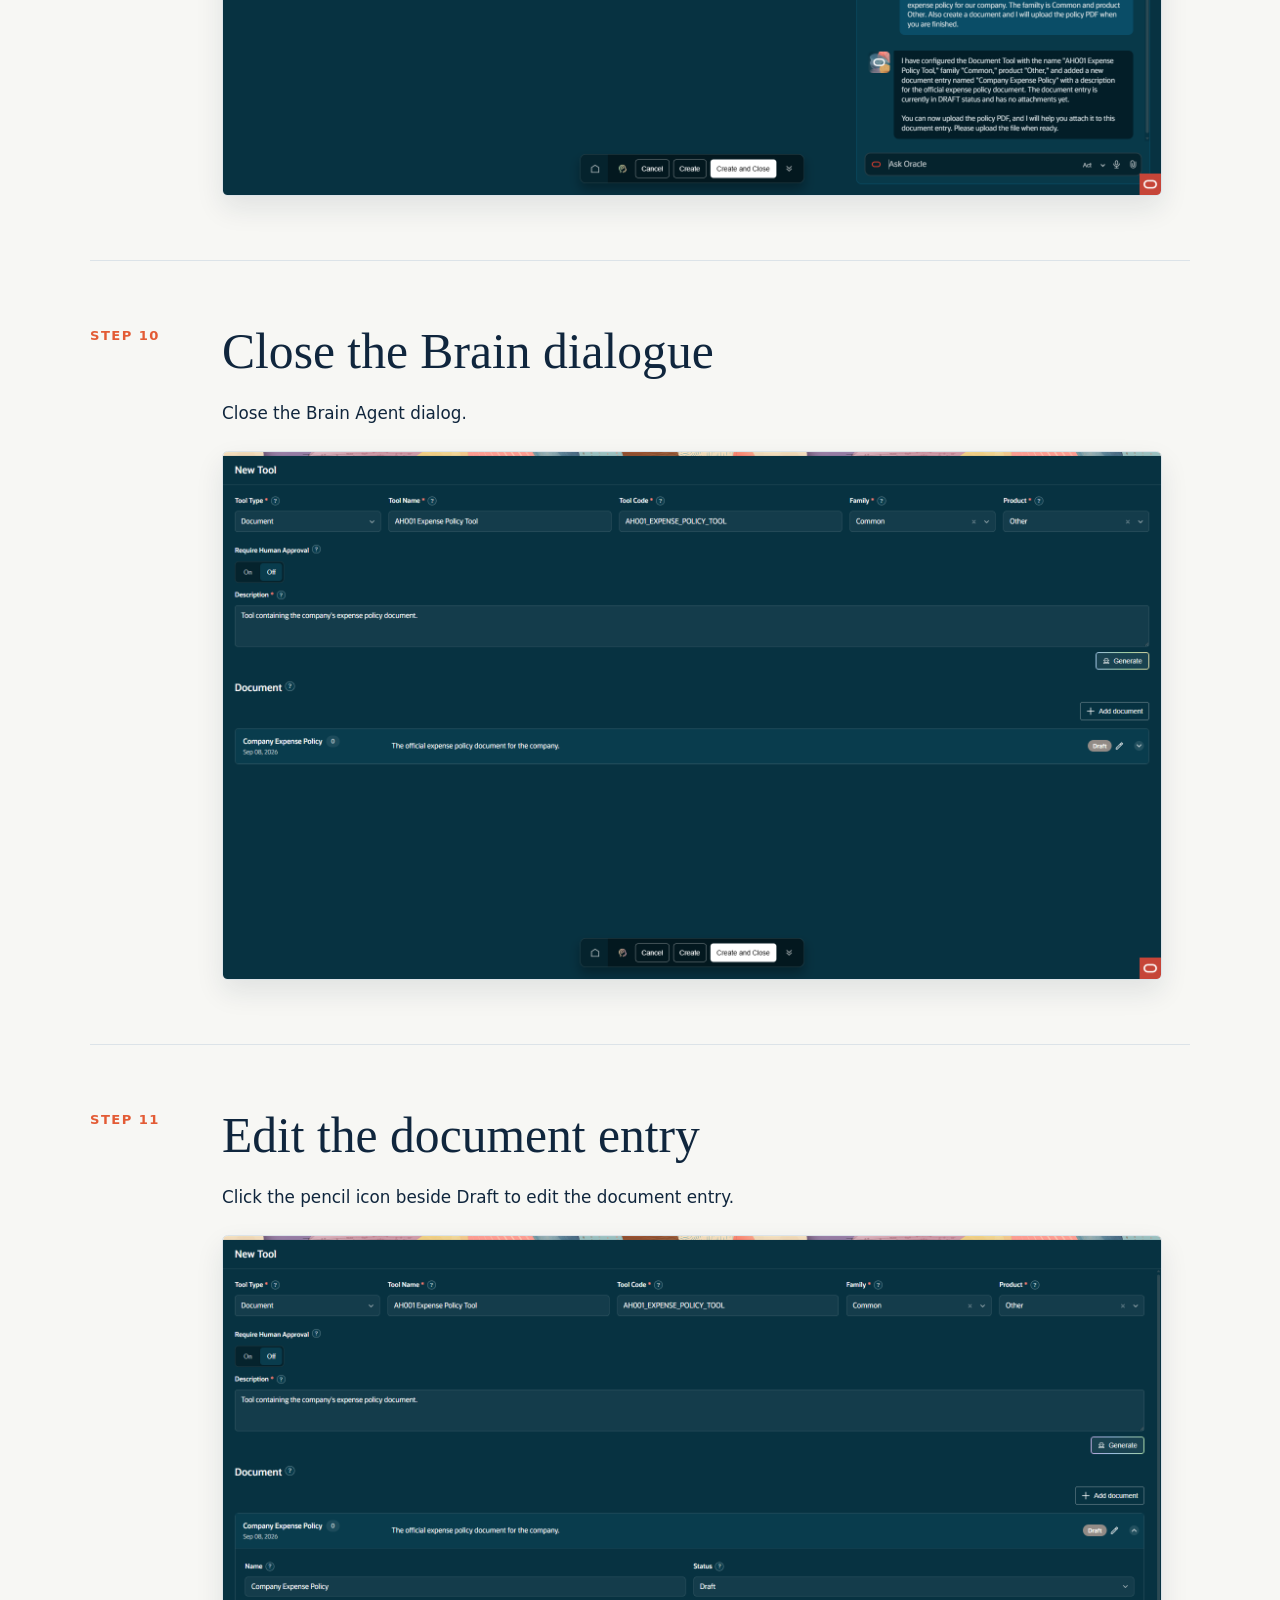
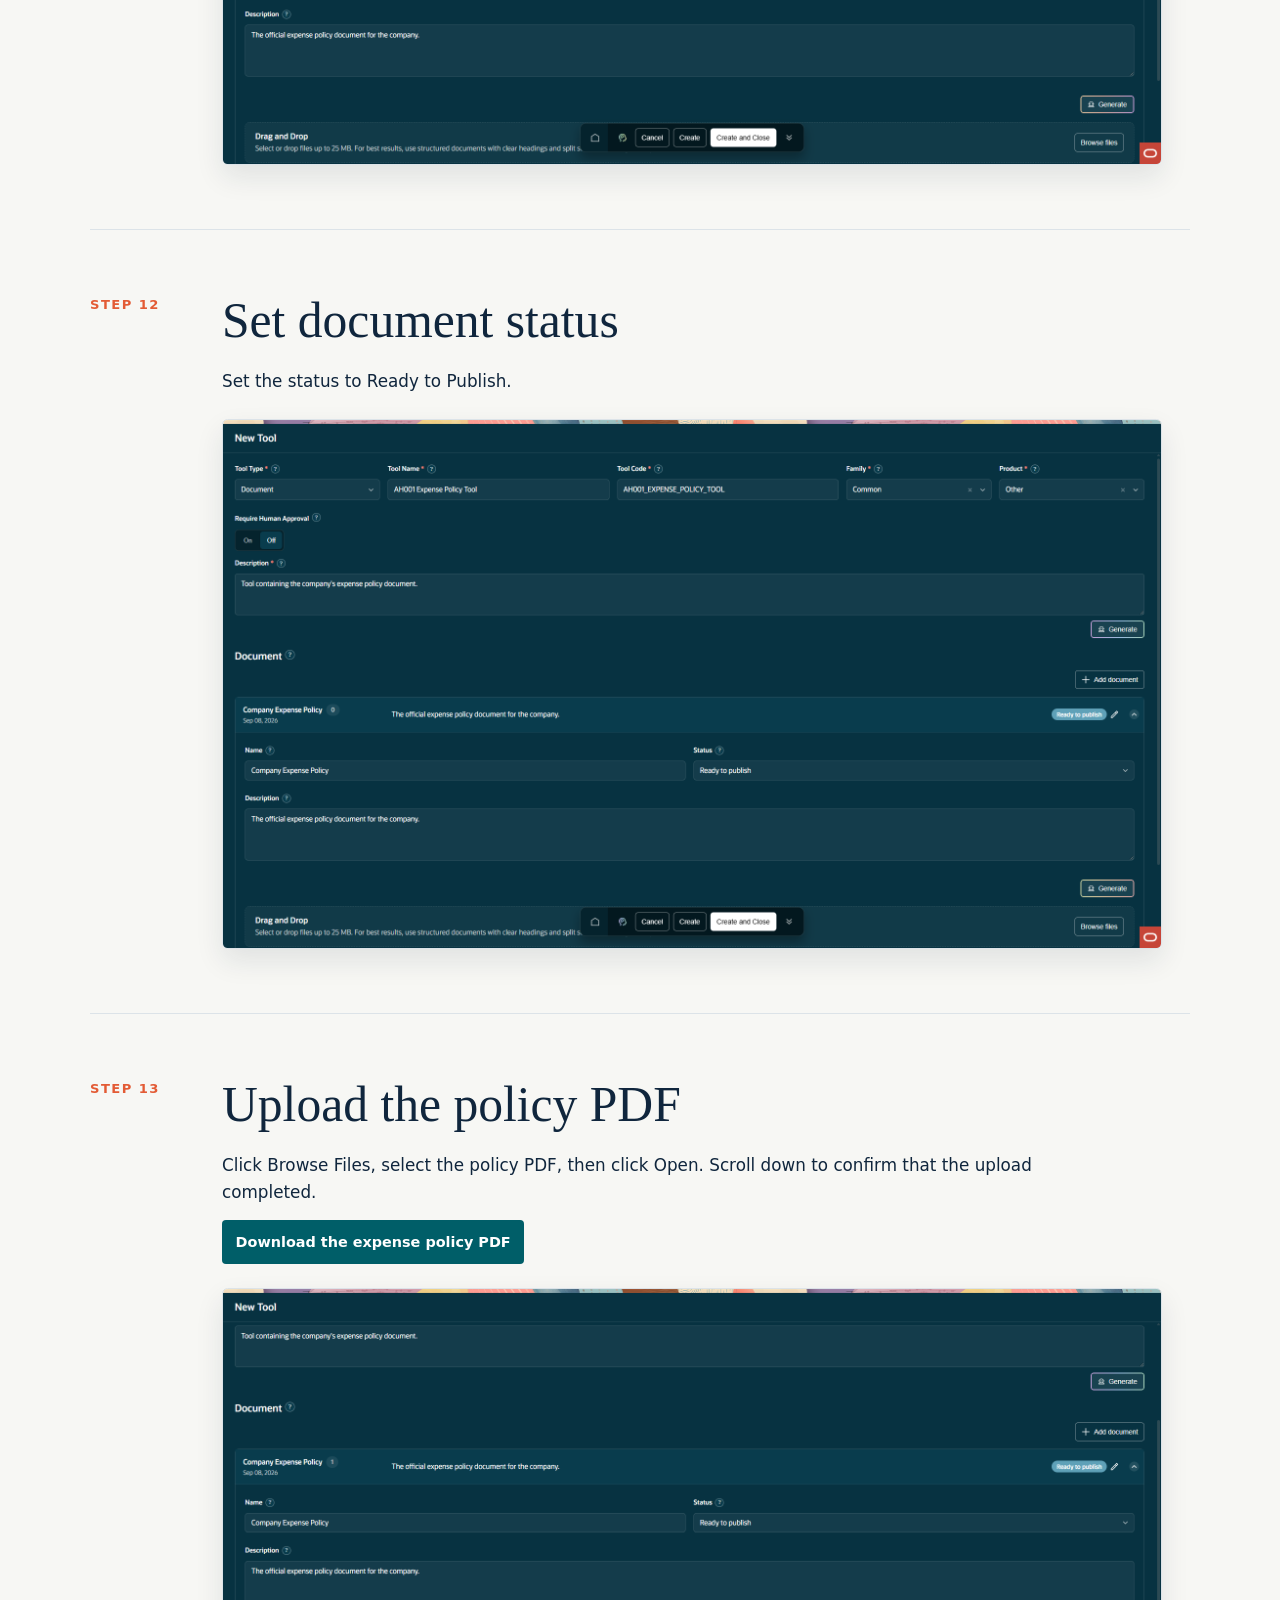
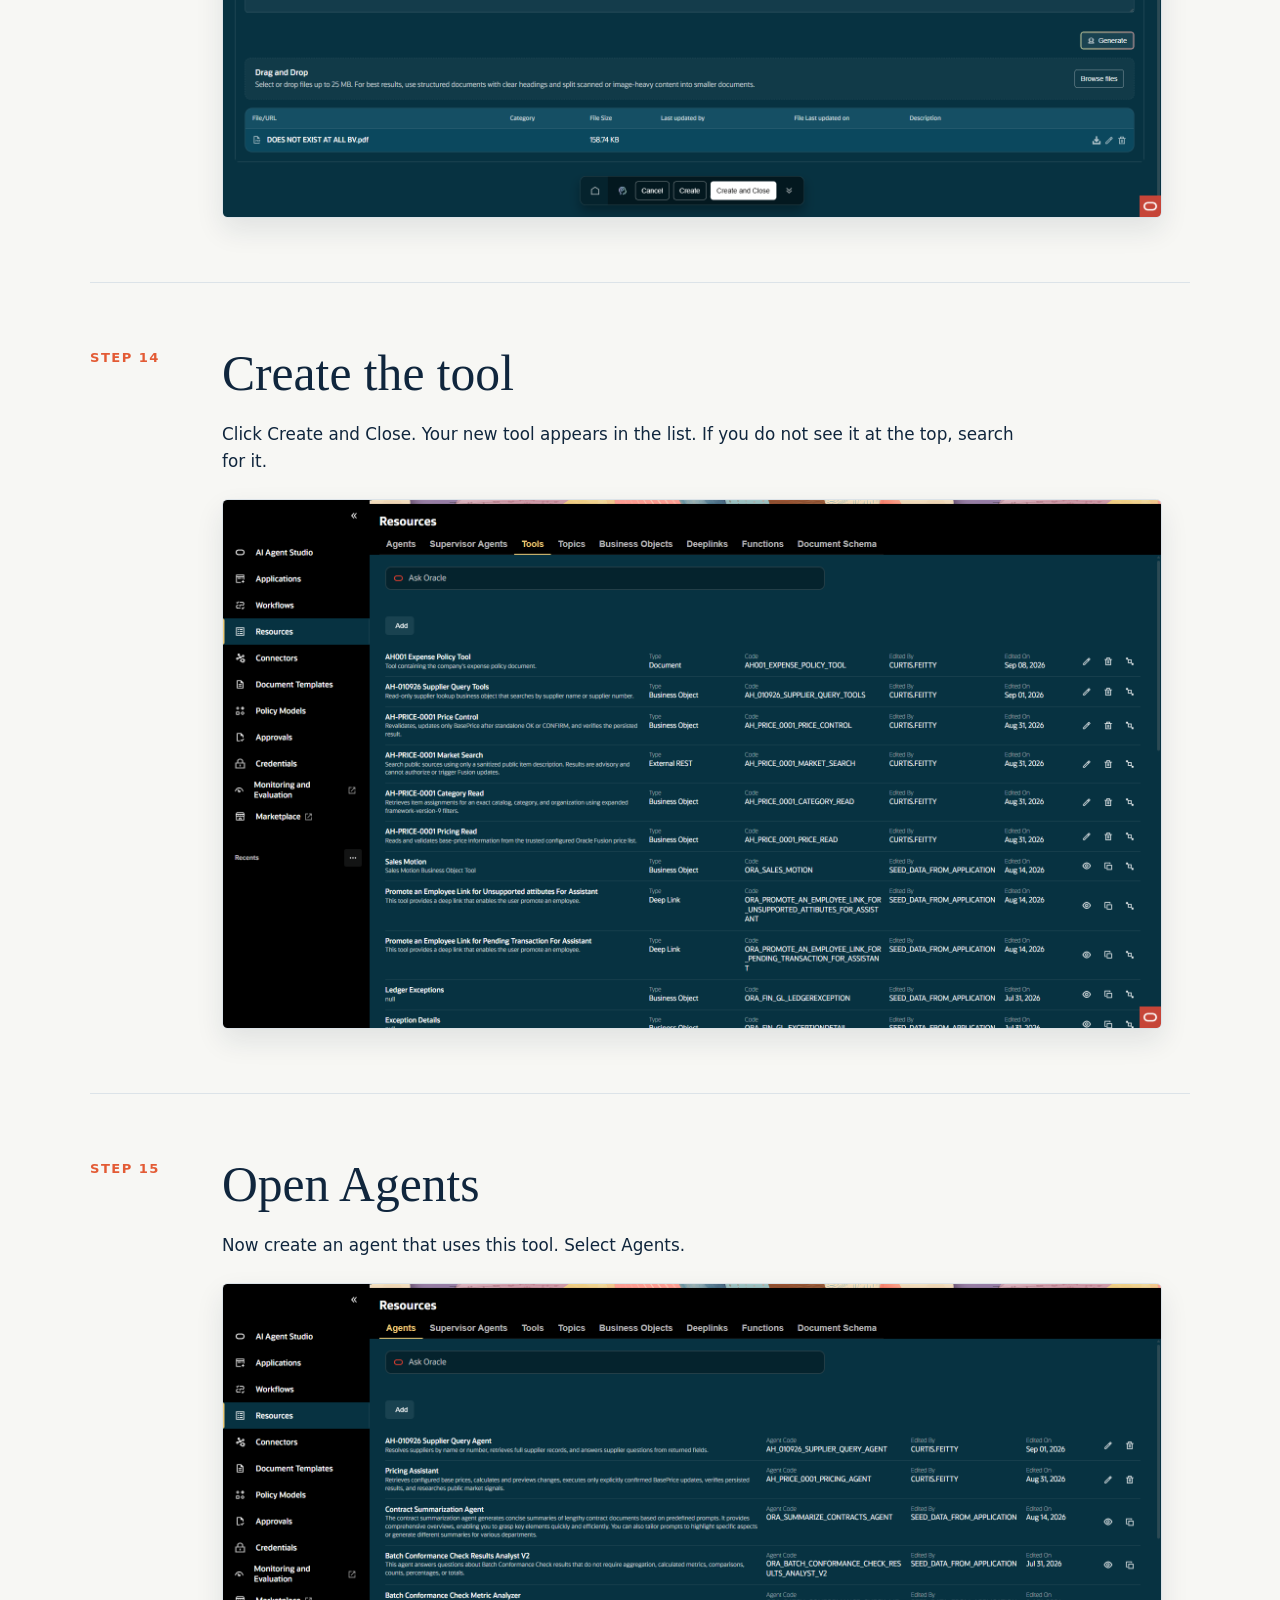
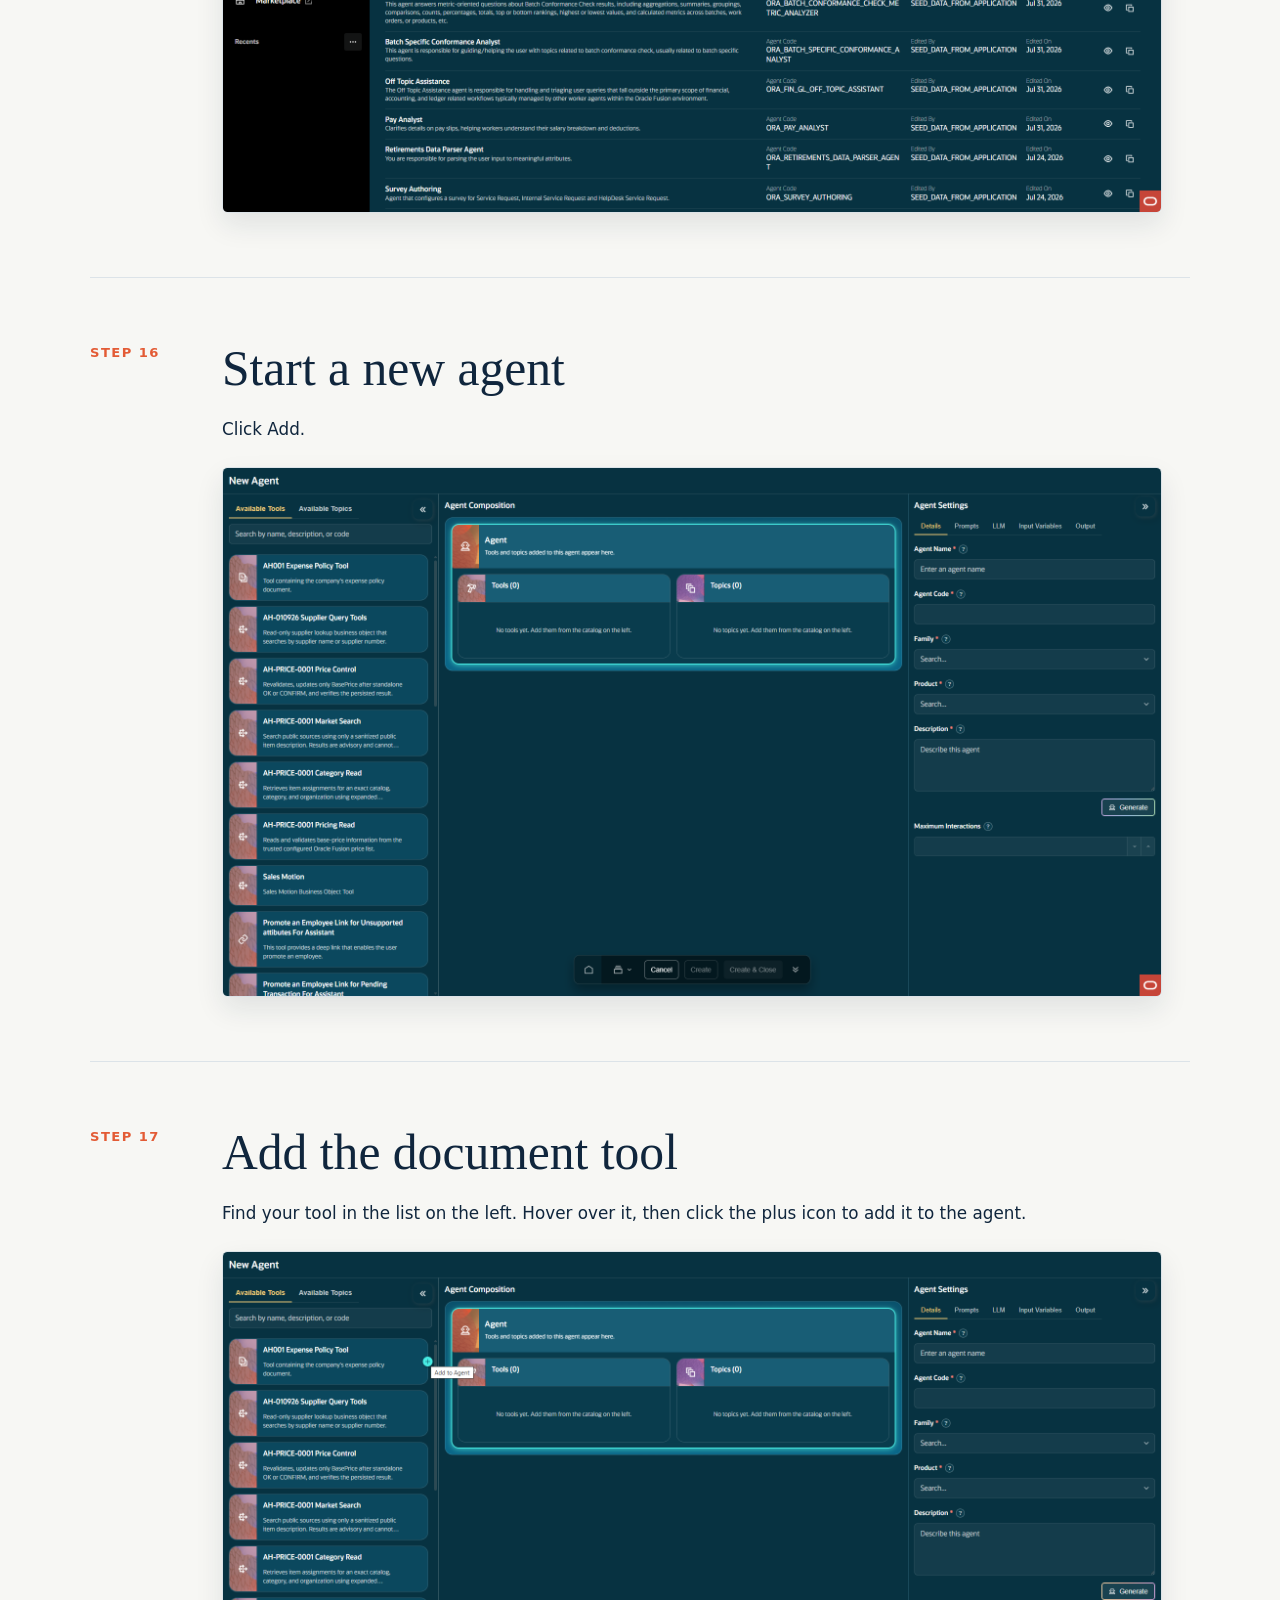
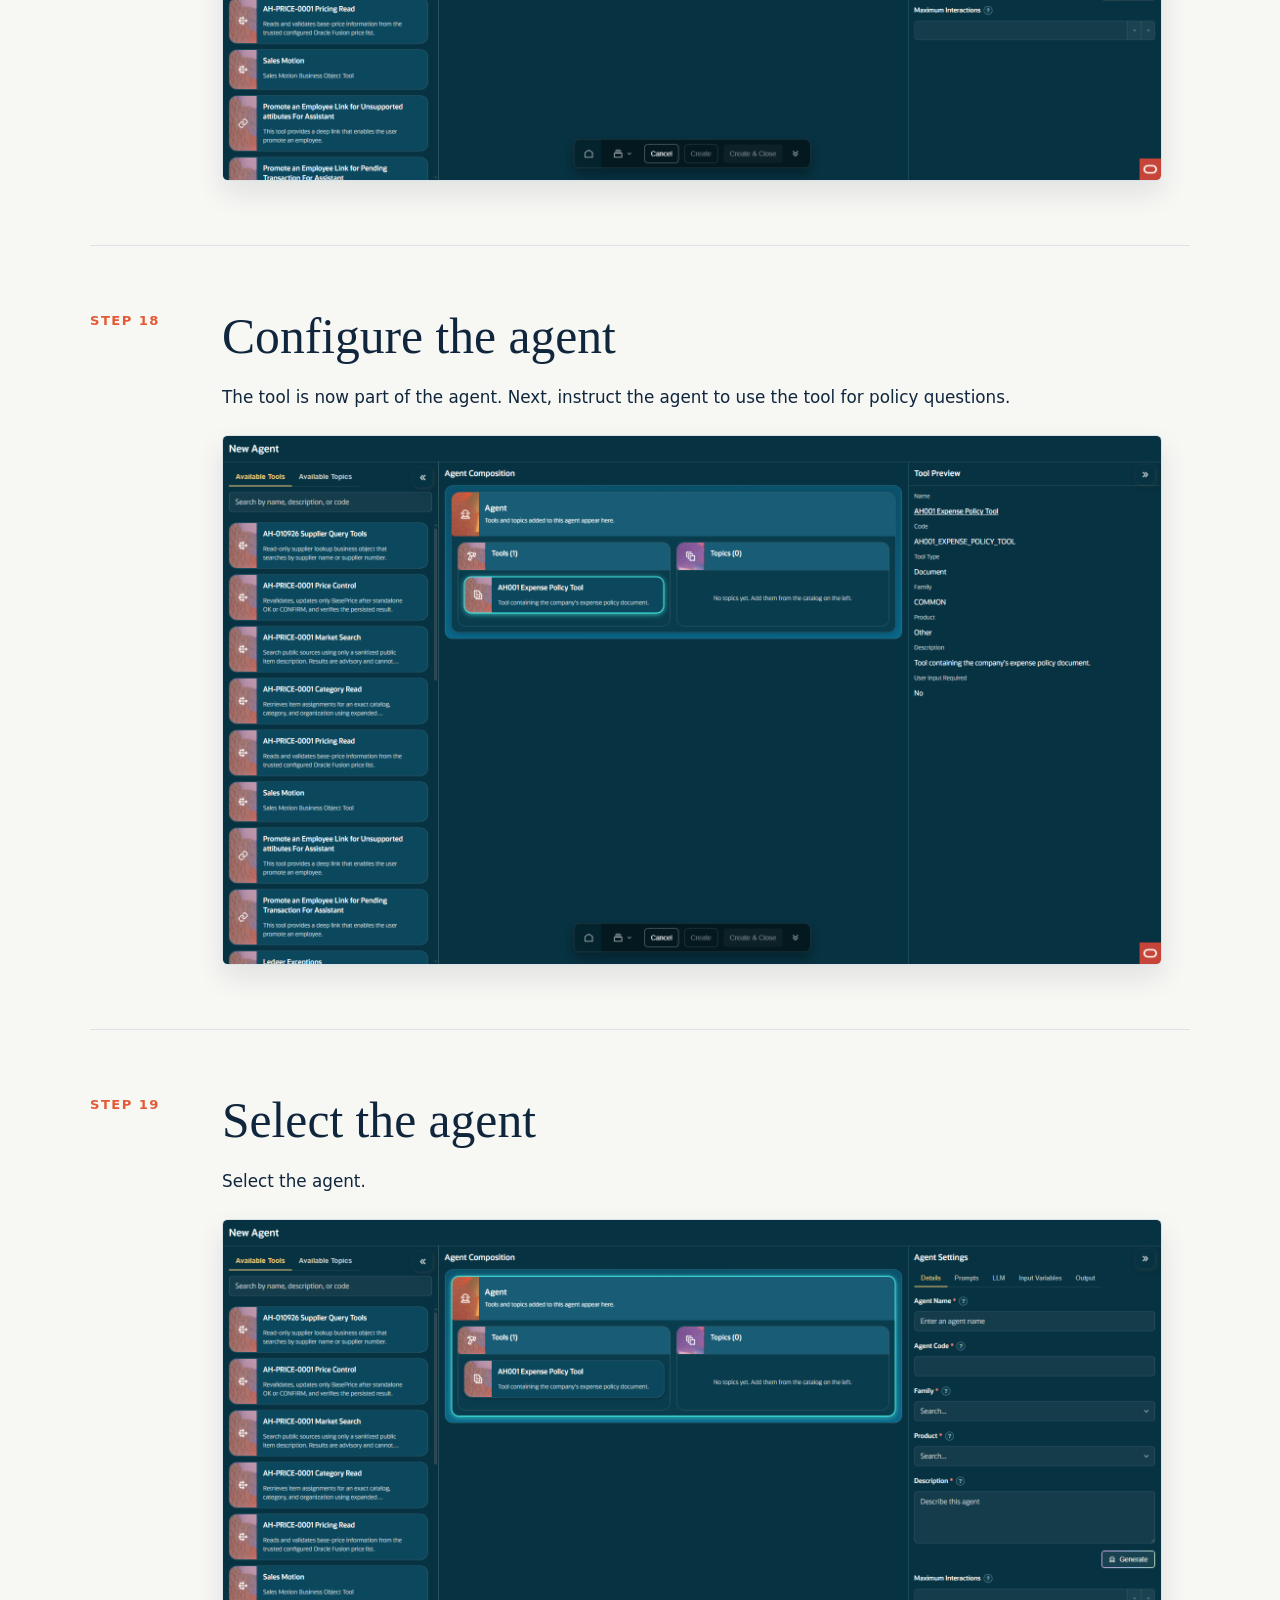
==== commit b4554129: "Change intro" ====
--- a/index.html
+++ b/index.html
@@ -12,7 +12,7 @@
     <div class="wrap">
       <p class="eyebrow">Oracle AI Agent Studio · Lab 1</p>
       <h1>Document Agent</h1>
-      <p>Follow the lab exactly as presented. Every step follows the deck order, with the presenter notes as the step instructions.</p>
+      <p>The presenter will demonstrate each step in the room. Use these steps to follow along.</p>
       <a class="start" href="#slide-1">Start at step 1</a>
     </div>
   </header>
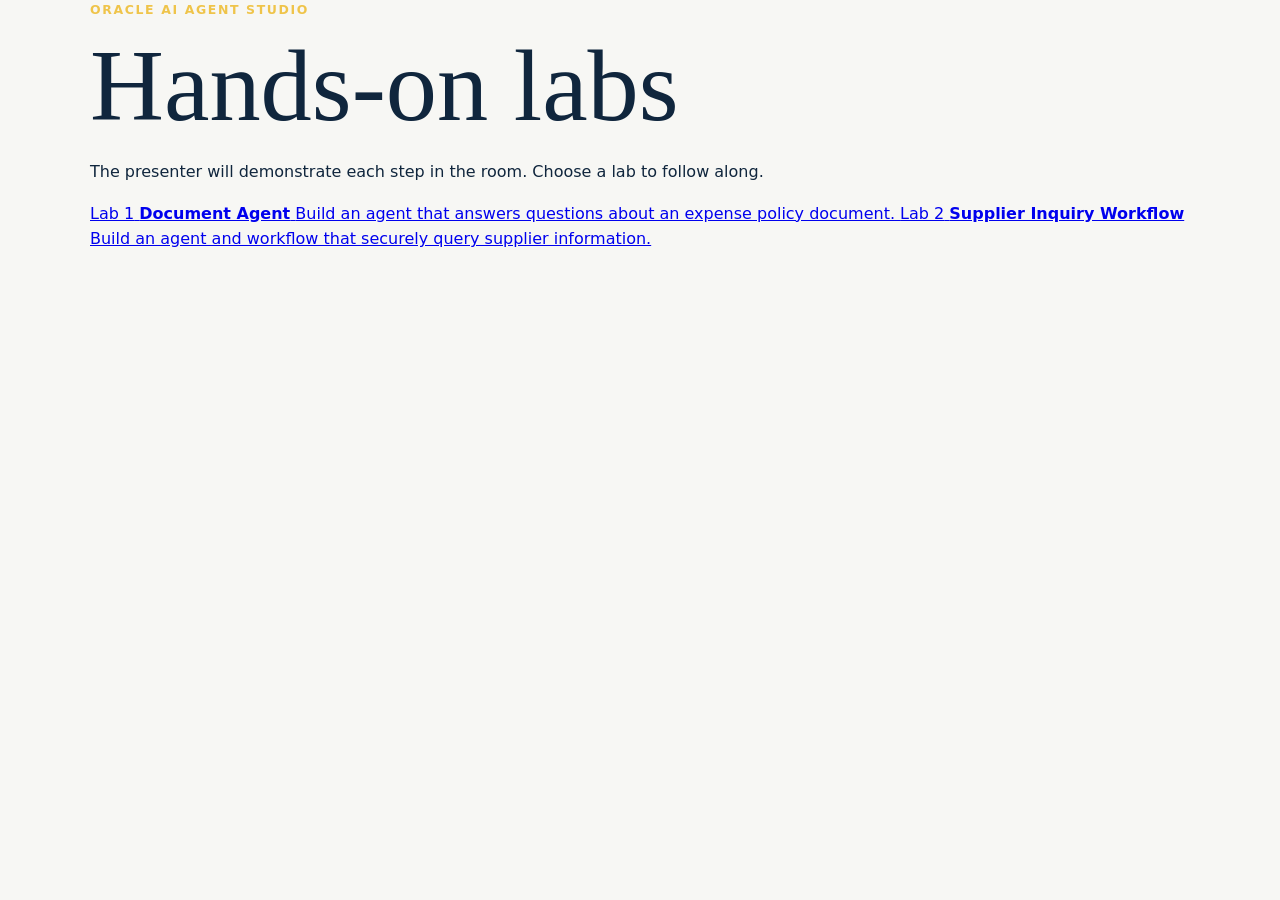
==== commit 962bf0d7: "New Lab" ====
--- a/index.html
+++ b/index.html
@@ -3,27 +3,27 @@
 <head>
   <meta charset="utf-8">
   <meta name="viewport" content="width=device-width, initial-scale=1">
-  <meta name="description" content="Lab 1: Document Agent. A step-by-step Oracle AI Agent Studio walkthrough.">
-  <title>Lab 1 | Document Agent</title>
+  <meta name="description" content="Step-by-step labs for Oracle AI Agent Studio.">
+  <title>Oracle AI Agent Studio Labs</title>
   <link rel="stylesheet" href="styles.css">
 </head>
 <body>
-  <header class="hero">
-    <div class="wrap">
-      <p class="eyebrow">Oracle AI Agent Studio · Lab 1</p>
-      <h1>Document Agent</h1>
-      <p>The presenter will demonstrate each step in the room. Use these steps to follow along.</p>
-      <a class="start" href="#slide-1">Start at step 1</a>
-    </div>
-  </header>
-  <main class="wrap">
-    <section class="orientation" aria-label="How to use this lab">
-      <p><strong>How to use this page:</strong> work through the steps in order. When a note includes text to enter, use the copy button beside it.</p>
-    </section>
-    <nav class="contents" aria-label="Step navigation" id="contents"></nav>
-    <section id="steps" aria-label="Lab steps"></section>
+  <main class="landing wrap">
+    <p class="eyebrow">Oracle AI Agent Studio</p>
+    <h1>Hands-on labs</h1>
+    <p class="intro">The presenter will demonstrate each step in the room. Choose a lab to follow along.</p>
+    <nav class="lab-links" aria-label="Available labs">
+      <a href="lab1/index.html">
+        <span class="lab-number">Lab 1</span>
+        <strong>Document Agent</strong>
+        <span>Build an agent that answers questions about an expense policy document.</span>
+      </a>
+      <a href="lab2/index.html">
+        <span class="lab-number">Lab 2</span>
+        <strong>Supplier Inquiry Workflow</strong>
+        <span>Build an agent and workflow that securely query supplier information.</span>
+      </a>
+    </nav>
   </main>
-  <footer class="wrap">Lab 1 · Document Agent</footer>
-  <script src="script.js"></script>
 </body>
 </html>
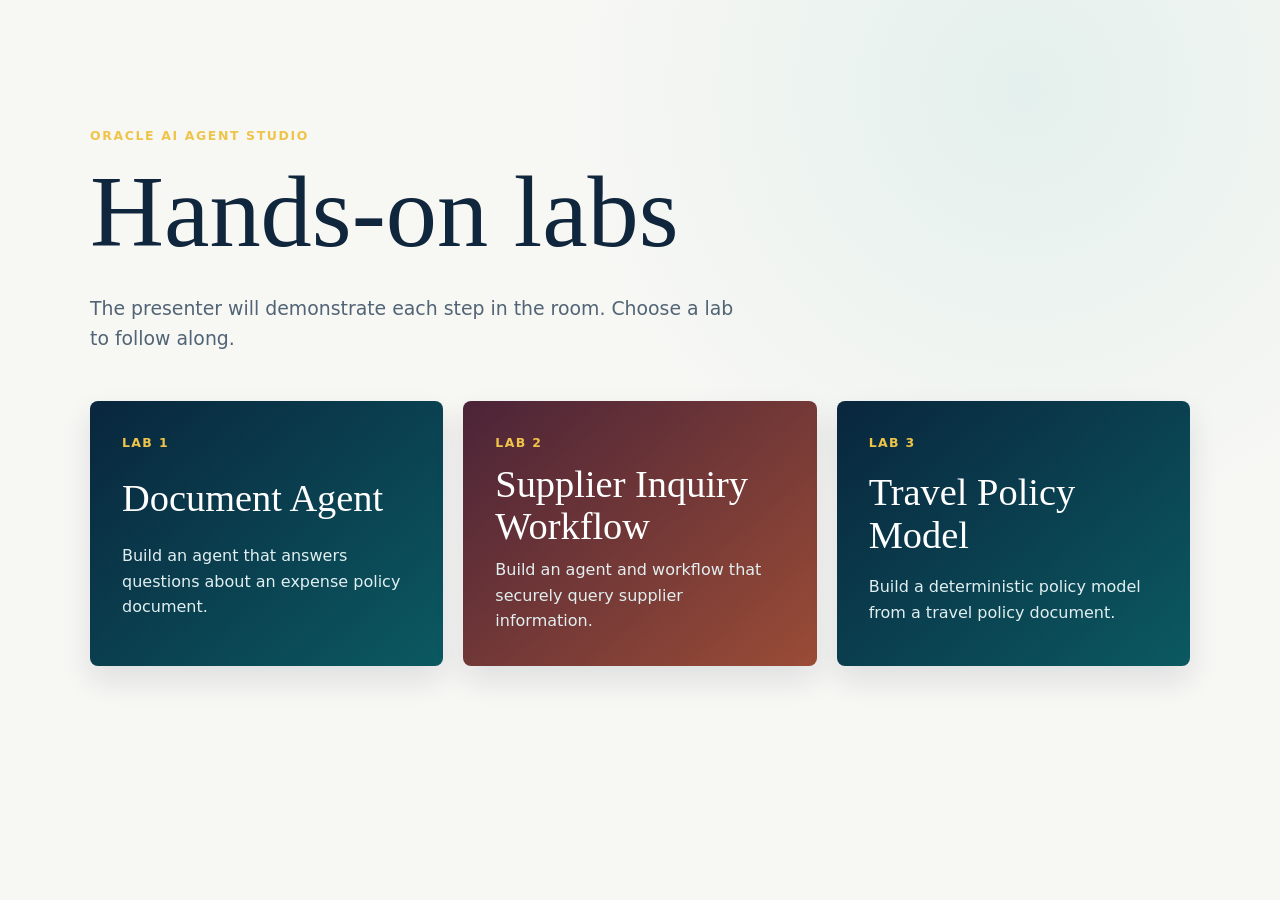
==== commit 76c45d31: "Add lab 3" ====
--- a/index.html
+++ b/index.html
@@ -23,6 +23,11 @@
         <strong>Supplier Inquiry Workflow</strong>
         <span>Build an agent and workflow that securely query supplier information.</span>
       </a>
+      <a href="lab3/index.html">
+        <span class="lab-number">Lab 3</span>
+        <strong>Travel Policy Model</strong>
+        <span>Build a deterministic policy model from a travel policy document.</span>
+      </a>
     </nav>
   </main>
 </body>
--- a/styles.css
+++ b/styles.css
@@ -32,3 +32,17 @@
 button:hover, button:focus { background: #1b5362; }
 footer { padding: 2rem 0 3rem; color: var(--muted); font-size: .85rem; }
 @media (max-width: 680px) { .hero { padding: 5rem 0 4rem; } .lab-step { grid-template-columns: 1fr; gap: .75rem; padding: 3rem 0; } }
+
+/* Landing page */
+body:has(.landing) { min-height: 100vh; background: radial-gradient(circle at 80% 10%, #e4f0ed 0, transparent 28rem), var(--paper); }
+.landing { padding: clamp(5rem, 14vh, 10rem) 0 5rem; }
+.landing h1 { margin: 0; font-size: clamp(3.25rem, 8vw, 6.5rem); }
+.landing .intro { max-width: 650px; margin: 1.5rem 0 3rem; color: var(--muted); font-size: 1.18rem; }
+.lab-links { display: grid; grid-template-columns: repeat(auto-fit, minmax(270px, 1fr)); gap: 1.25rem; }
+.lab-links a { display: grid; gap: .6rem; min-height: 250px; padding: 2rem; color: #fff; background: linear-gradient(140deg, #09263d, #0b5961); border-radius: .5rem; box-shadow: 0 14px 30px #10263d1c; text-decoration: none; transition: transform .15s ease, box-shadow .15s ease; }
+.lab-links a:nth-child(2) { background: linear-gradient(140deg, #4b2438, #9a4c36); }
+.lab-links a:hover, .lab-links a:focus { box-shadow: 0 20px 38px #10263d29; transform: translateY(-3px); }
+.lab-links strong { font-family: Georgia, "Times New Roman", serif; font-size: clamp(1.8rem, 3vw, 2.5rem); font-weight: 500; line-height: 1.1; }
+.lab-links span:last-child { max-width: 360px; color: #e1eff1; }
+.lab-number { color: var(--gold); font-size: .78rem; font-weight: 800; letter-spacing: .11em; text-transform: uppercase; }
+@media (max-width: 680px) { .lab-links { grid-template-columns: 1fr; } }
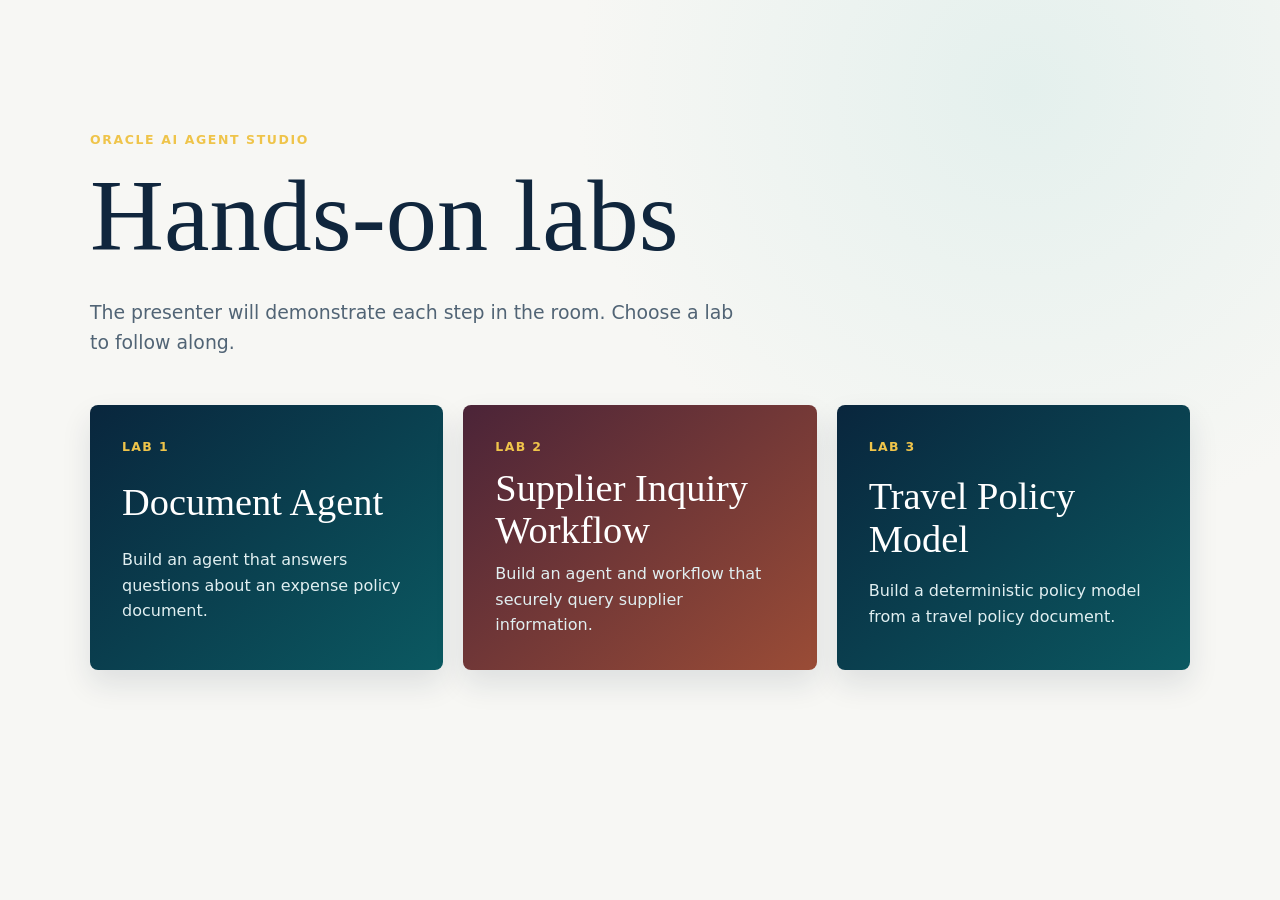
==== commit dcb5671c: "Add environment access page" ====
--- a/index.html
+++ b/index.html
@@ -9,7 +9,7 @@
 </head>
 <body>
   <main class="landing wrap">
-    <p class="eyebrow">Oracle AI Agent Studio</p>
+    <a class="eyebrow landing-environment-link" href="environment.html">Oracle AI Agent Studio</a>
     <h1>Hands-on labs</h1>
     <p class="intro">The presenter will demonstrate each step in the room. Choose a lab to follow along.</p>
     <nav class="lab-links" aria-label="Available labs">
--- a/styles.css
+++ b/styles.css
@@ -45,4 +45,16 @@
 .lab-links strong { font-family: Georgia, "Times New Roman", serif; font-size: clamp(1.8rem, 3vw, 2.5rem); font-weight: 500; line-height: 1.1; }
 .lab-links span:last-child { max-width: 360px; color: #e1eff1; }
 .lab-number { color: var(--gold); font-size: .78rem; font-weight: 800; letter-spacing: .11em; text-transform: uppercase; }
+.landing-environment-link { display: inline-block; text-decoration: none; }
+.landing-environment-link:hover, .landing-environment-link:focus { text-decoration: underline; text-underline-offset: .25rem; }
+.environment-page { padding: clamp(3rem, 10vh, 7rem) 0 5rem; }
+.back-link { display: inline-block; margin-bottom: 3rem; color: var(--teal); font-size: .88rem; font-weight: 750; text-decoration: none; }
+.environment-page h1 { margin: 0; }
+.environment-page .intro { max-width: 620px; margin: 1.5rem 0 2.5rem; color: var(--muted); font-size: 1.18rem; }
+.environment-details { max-width: 640px; padding: 2rem; background: #fff; border-left: 5px solid var(--orange); box-shadow: 0 12px 28px #10263d12; }
+.environment-details h2 { margin: 2rem 0 .75rem; font-size: 1.5rem; }
+.environment-details ul { margin: 0; padding-left: 1.3rem; }
+.environment-details li { padding: .25rem 0; font-family: ui-monospace, SFMono-Regular, Consolas, monospace; }
+.environment-button { display: inline-block; padding: .8rem 1.1rem; color: #fff; background: var(--teal); border-radius: .25rem; font-weight: 800; text-decoration: none; }
+.environment-button:hover, .environment-button:focus { background: #004d55; }
 @media (max-width: 680px) { .lab-links { grid-template-columns: 1fr; } }
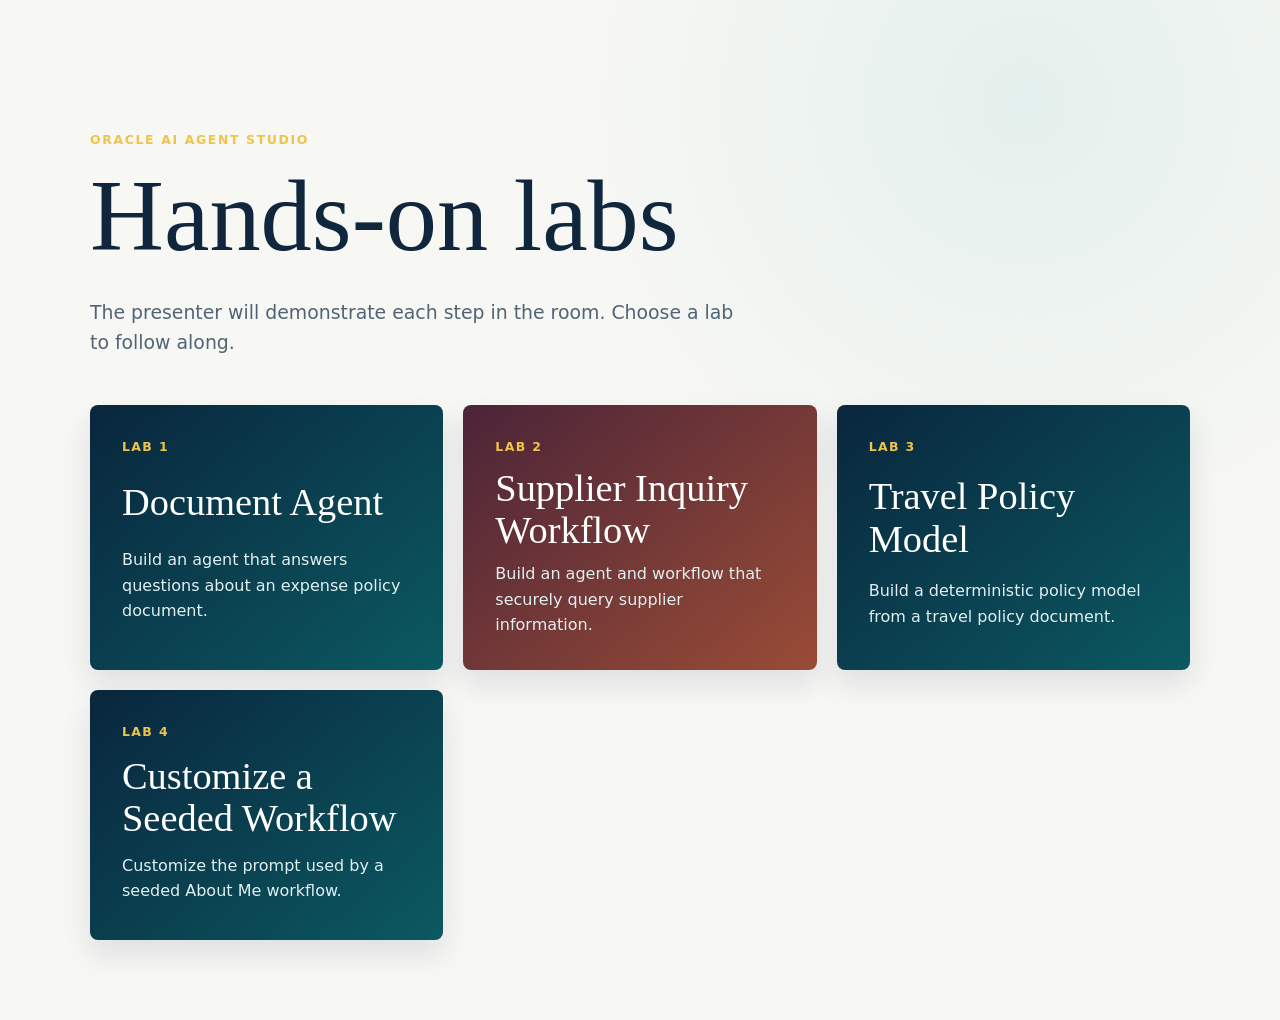
==== commit 2f1f7795: "NEw Lab 4" ====
--- a/index.html
+++ b/index.html
@@ -28,6 +28,11 @@
         <strong>Travel Policy Model</strong>
         <span>Build a deterministic policy model from a travel policy document.</span>
       </a>
+      <a href="lab4/index.html">
+        <span class="lab-number">Lab 4</span>
+        <strong>Customize a Seeded Workflow</strong>
+        <span>Customize the prompt used by a seeded About Me workflow.</span>
+      </a>
     </nav>
   </main>
 </body>
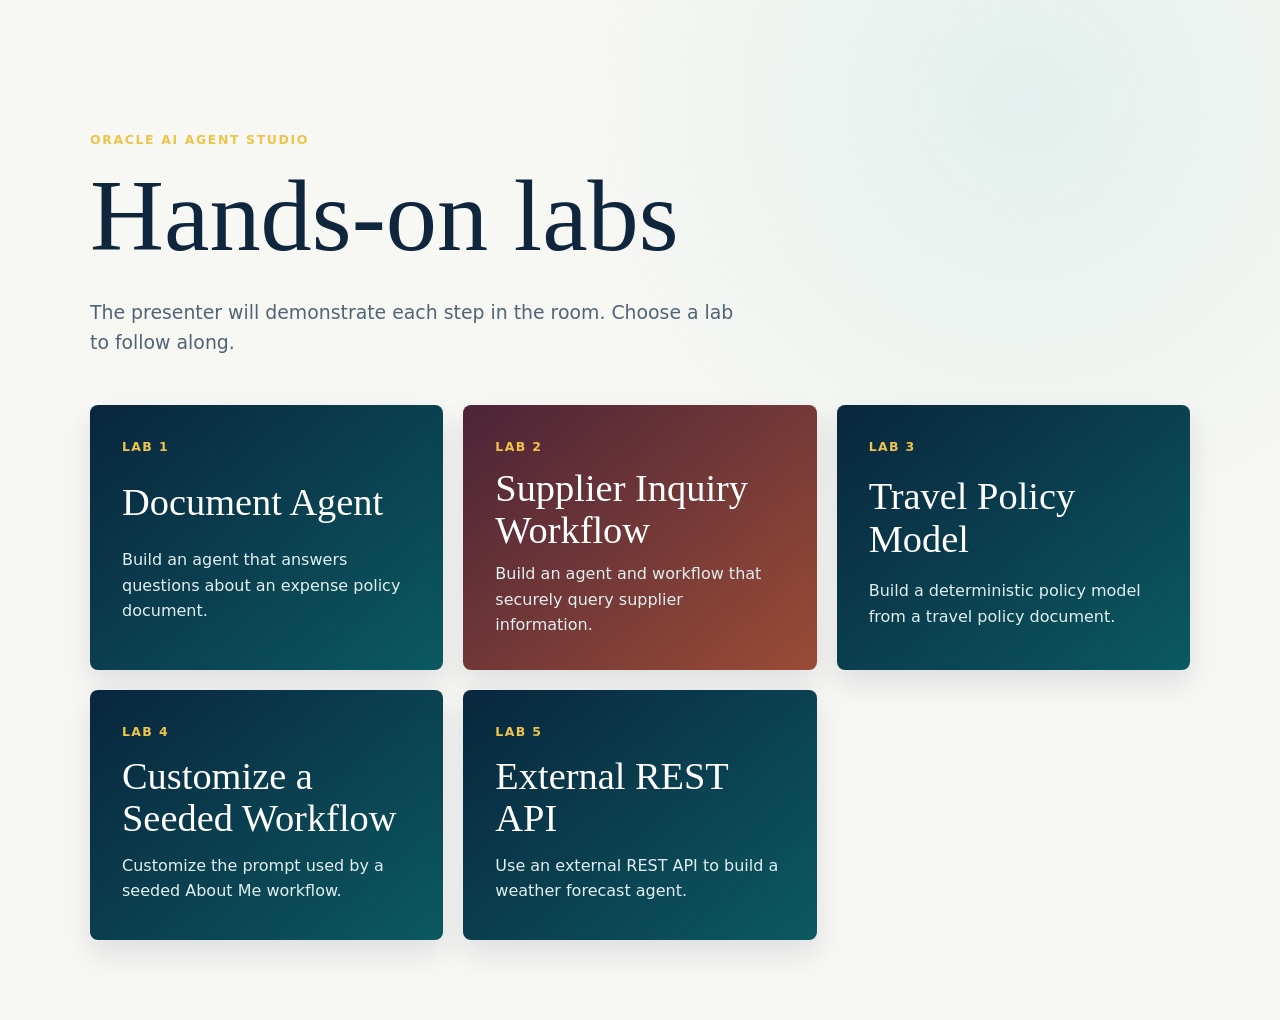
==== commit ee9161ed: "Add external REST API lab" ====
--- a/index.html
+++ b/index.html
@@ -33,6 +33,11 @@
         <strong>Customize a Seeded Workflow</strong>
         <span>Customize the prompt used by a seeded About Me workflow.</span>
       </a>
+      <a href="lab5/index.html">
+        <span class="lab-number">Lab 5</span>
+        <strong>External REST API</strong>
+        <span>Use an external REST API to build a weather forecast agent.</span>
+      </a>
     </nav>
   </main>
 </body>
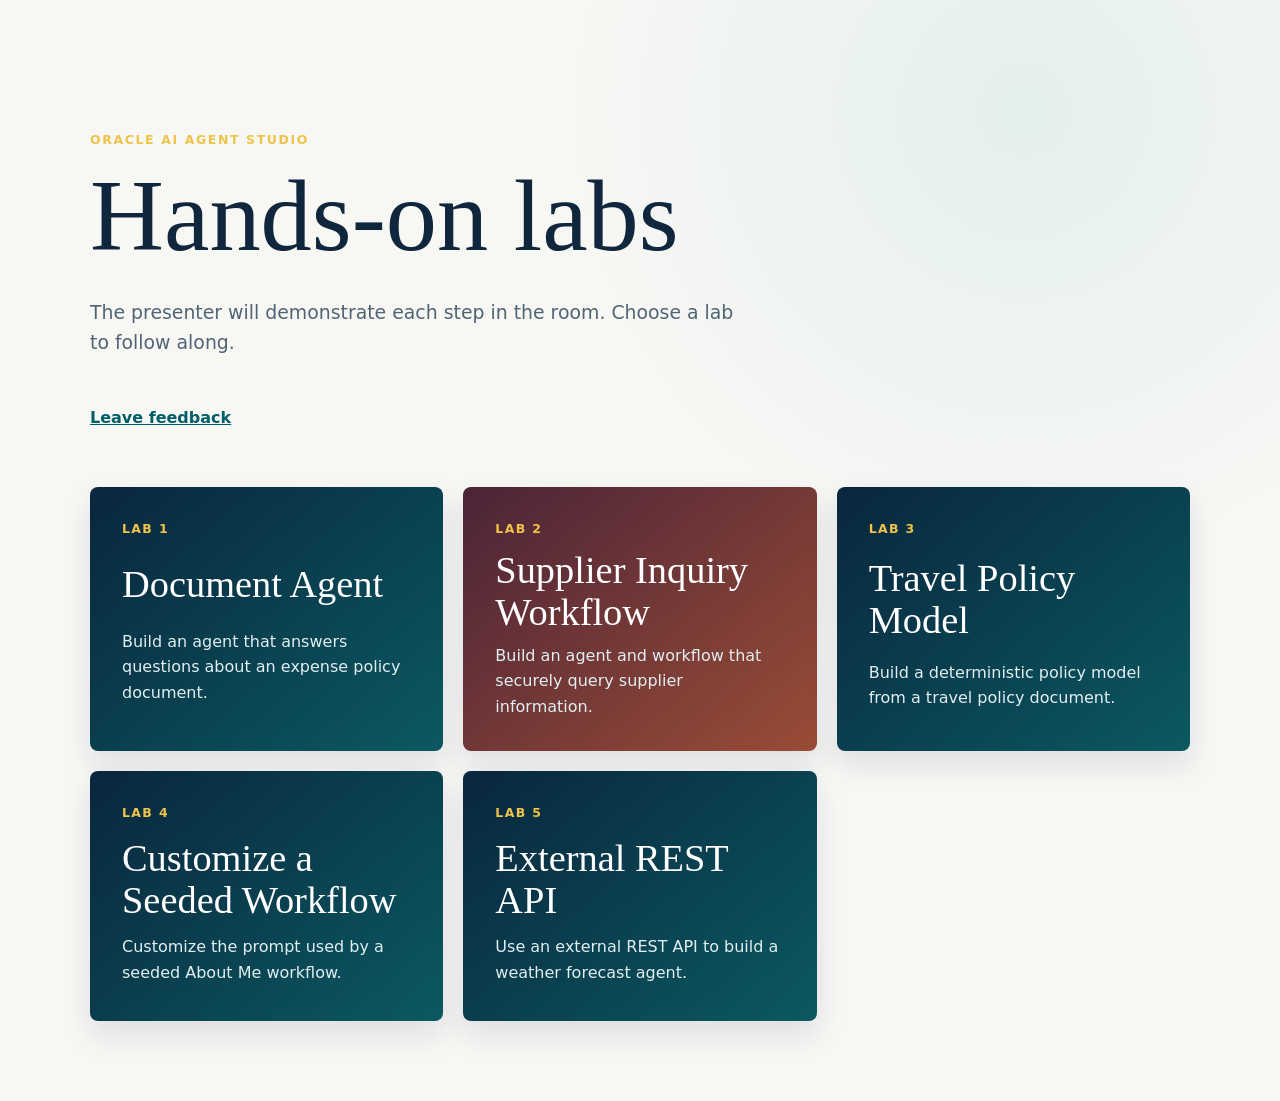
==== commit a6ab4d69: "Add Google Forms feedback" ====
--- a/index.html
+++ b/index.html
@@ -12,6 +12,7 @@
     <a class="eyebrow landing-environment-link" href="environment.html">Oracle AI Agent Studio</a>
     <h1>Hands-on labs</h1>
     <p class="intro">The presenter will demonstrate each step in the room. Choose a lab to follow along.</p>
+    <p><a class="landing-feedback-link" href="feedback.html">Leave feedback</a></p>
     <nav class="lab-links" aria-label="Available labs">
       <a href="lab1/index.html">
         <span class="lab-number">Lab 1</span>
--- a/styles.css
+++ b/styles.css
@@ -47,6 +47,13 @@
 .lab-number { color: var(--gold); font-size: .78rem; font-weight: 800; letter-spacing: .11em; text-transform: uppercase; }
 .landing-environment-link { display: inline-block; text-decoration: none; }
 .landing-environment-link:hover, .landing-environment-link:focus { text-decoration: underline; text-underline-offset: .25rem; }
+.landing-feedback-link { display: inline-block; margin: -1rem 0 2.5rem; color: var(--teal); font-weight: 800; }
+.feedback-page { padding: clamp(3rem, 10vh, 7rem) 0 5rem; }
+.feedback-page h1 { margin: 0; }
+.feedback-page .intro { max-width: 680px; margin: 1.5rem 0 2.5rem; color: var(--muted); font-size: 1.18rem; }
+.feedback-form { min-height: 720px; width: 100%; border: 0; background: #fff; }
+.feedback-unavailable { max-width: 700px; padding: 2rem; background: #fff; border-left: 5px solid var(--orange); box-shadow: 0 12px 28px #10263d12; }
+.feedback-unavailable p { margin: 0; }
 .environment-page { padding: clamp(3rem, 10vh, 7rem) 0 5rem; }
 .back-link { display: inline-block; margin-bottom: 3rem; color: var(--teal); font-size: .88rem; font-weight: 750; text-decoration: none; }
 .environment-page h1 { margin: 0; }
